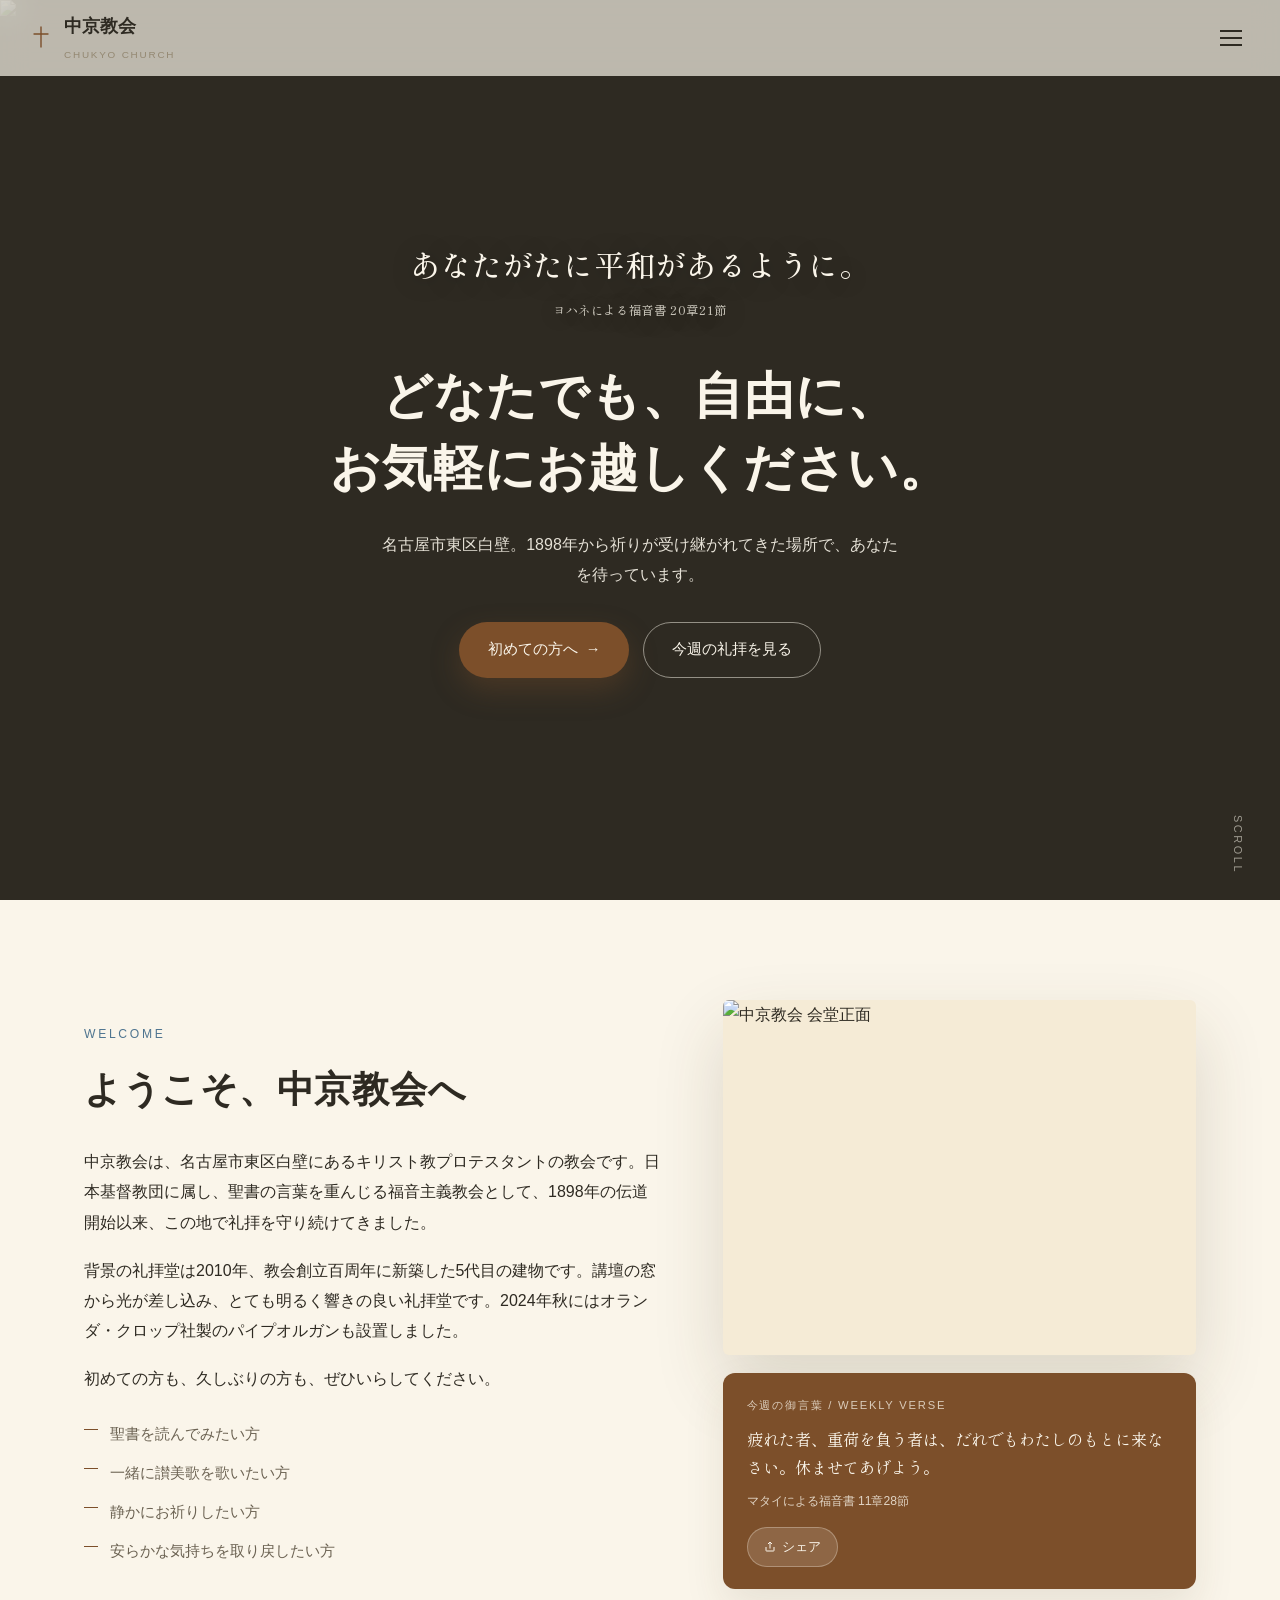
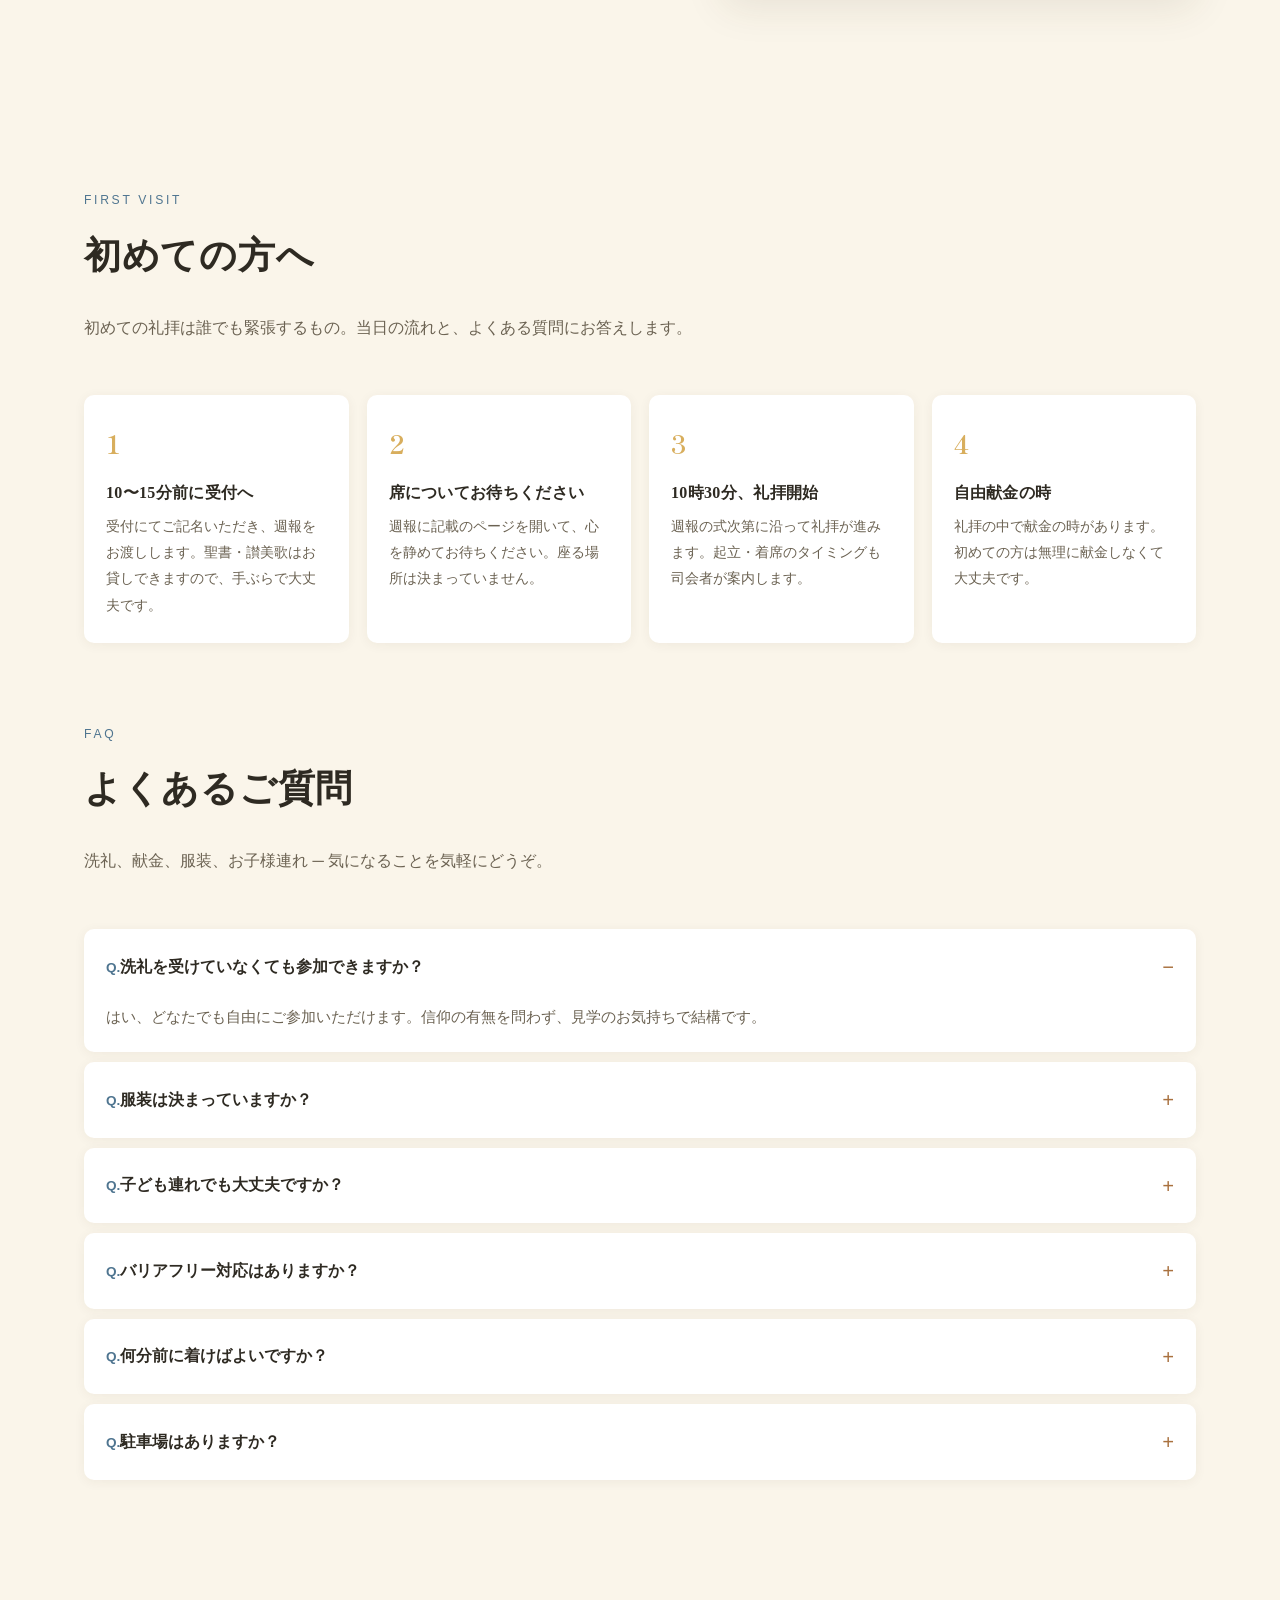
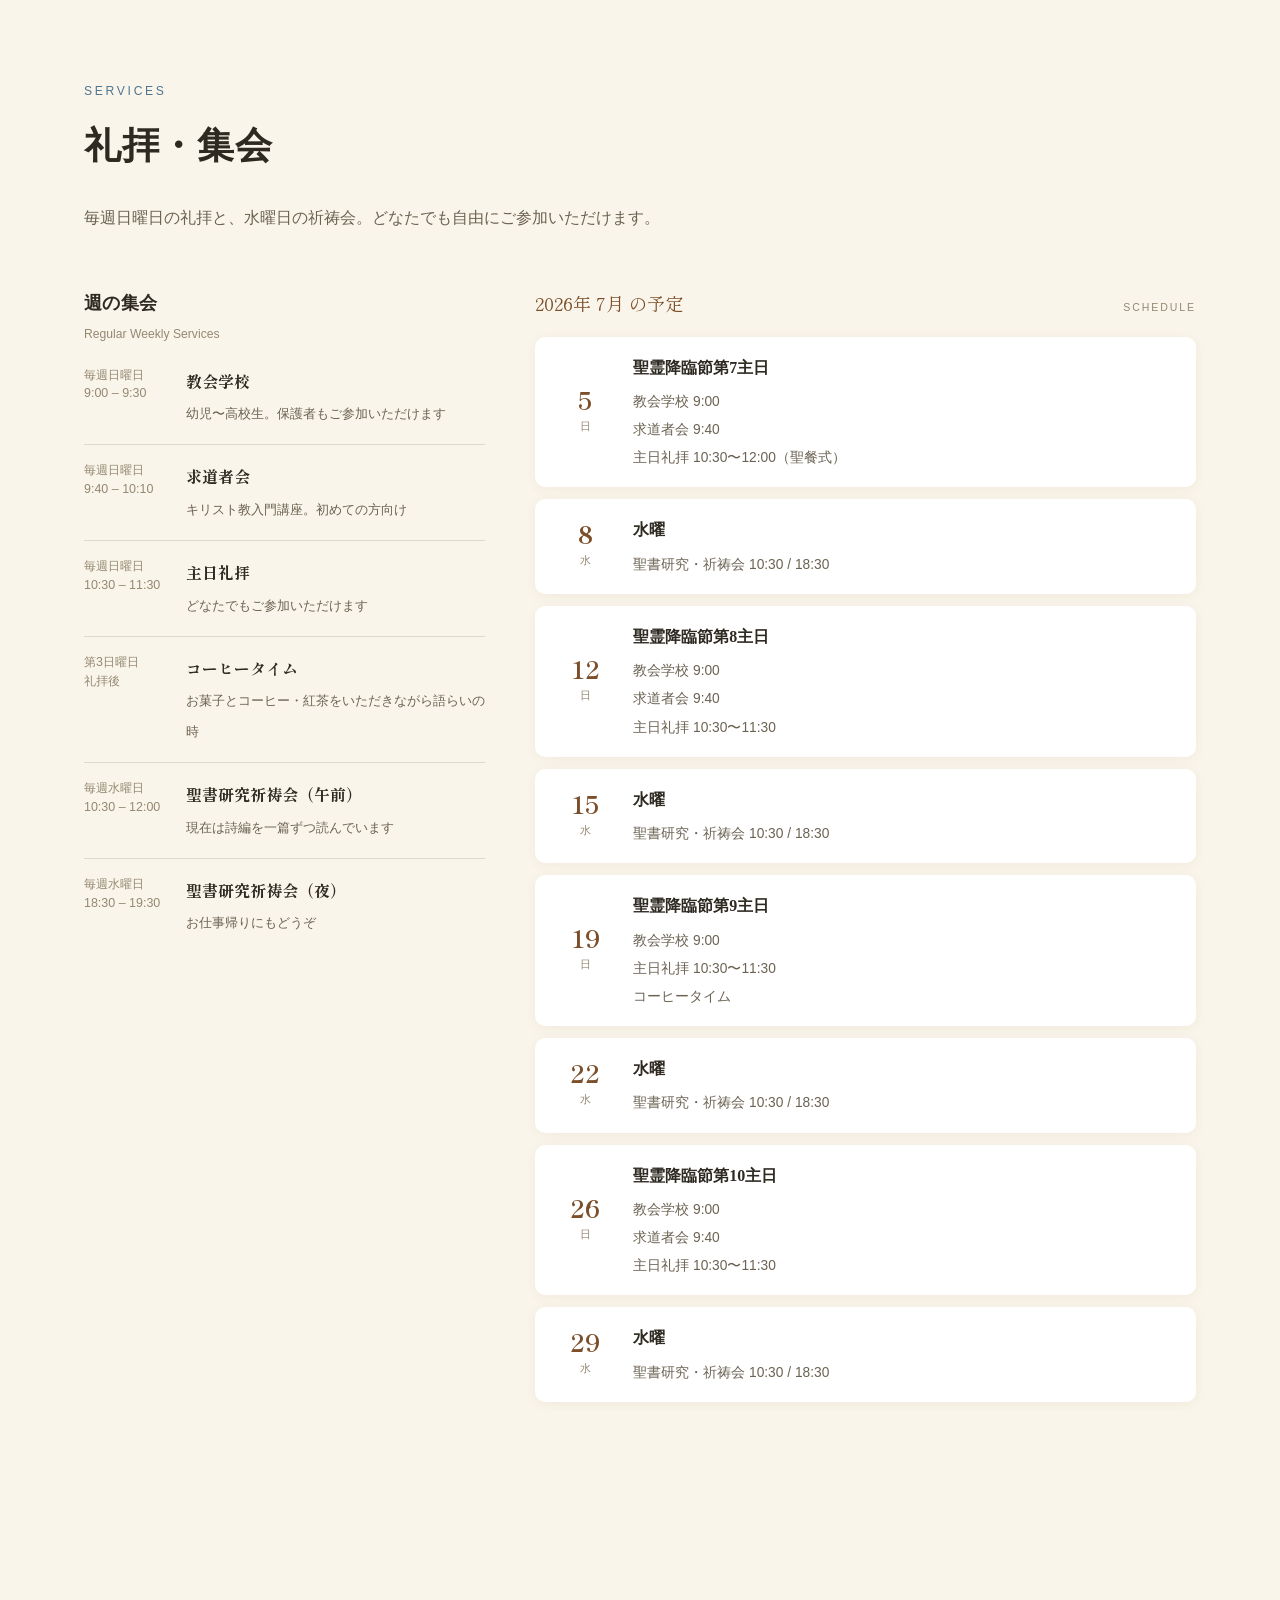
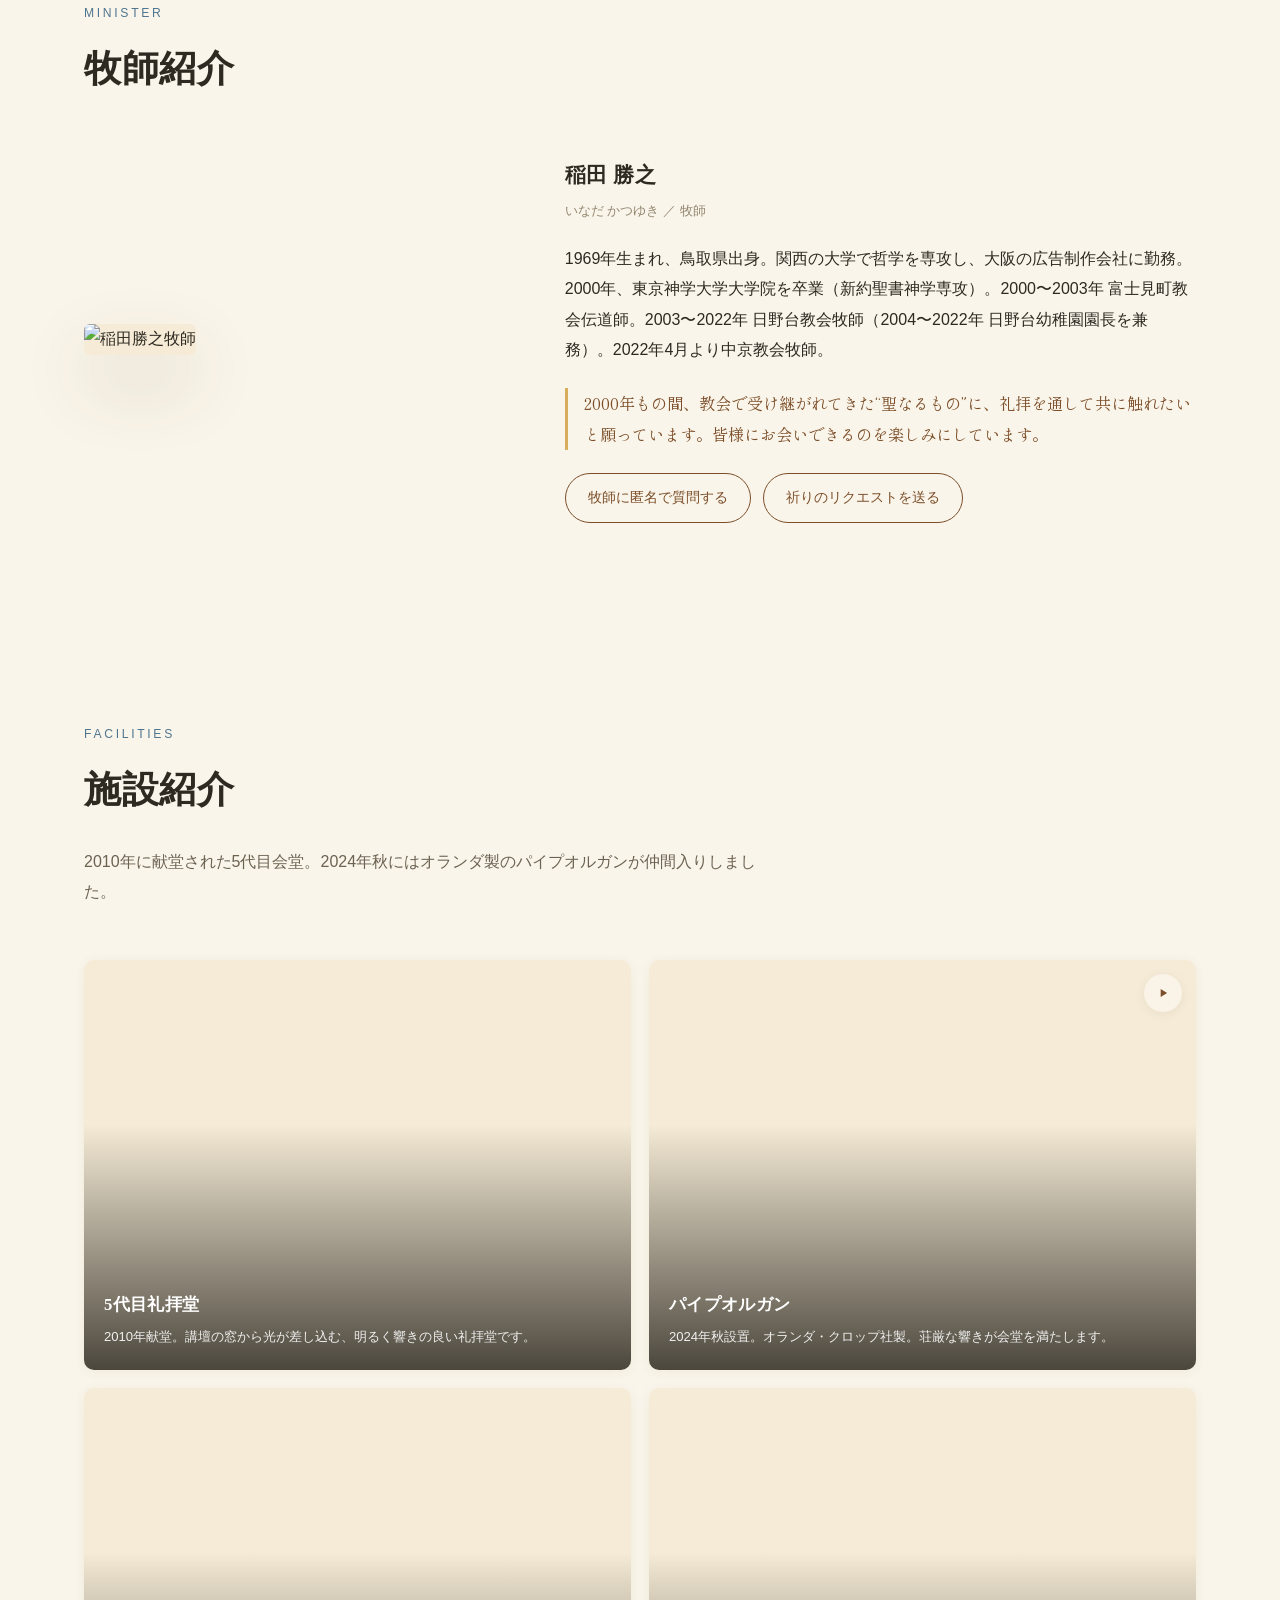
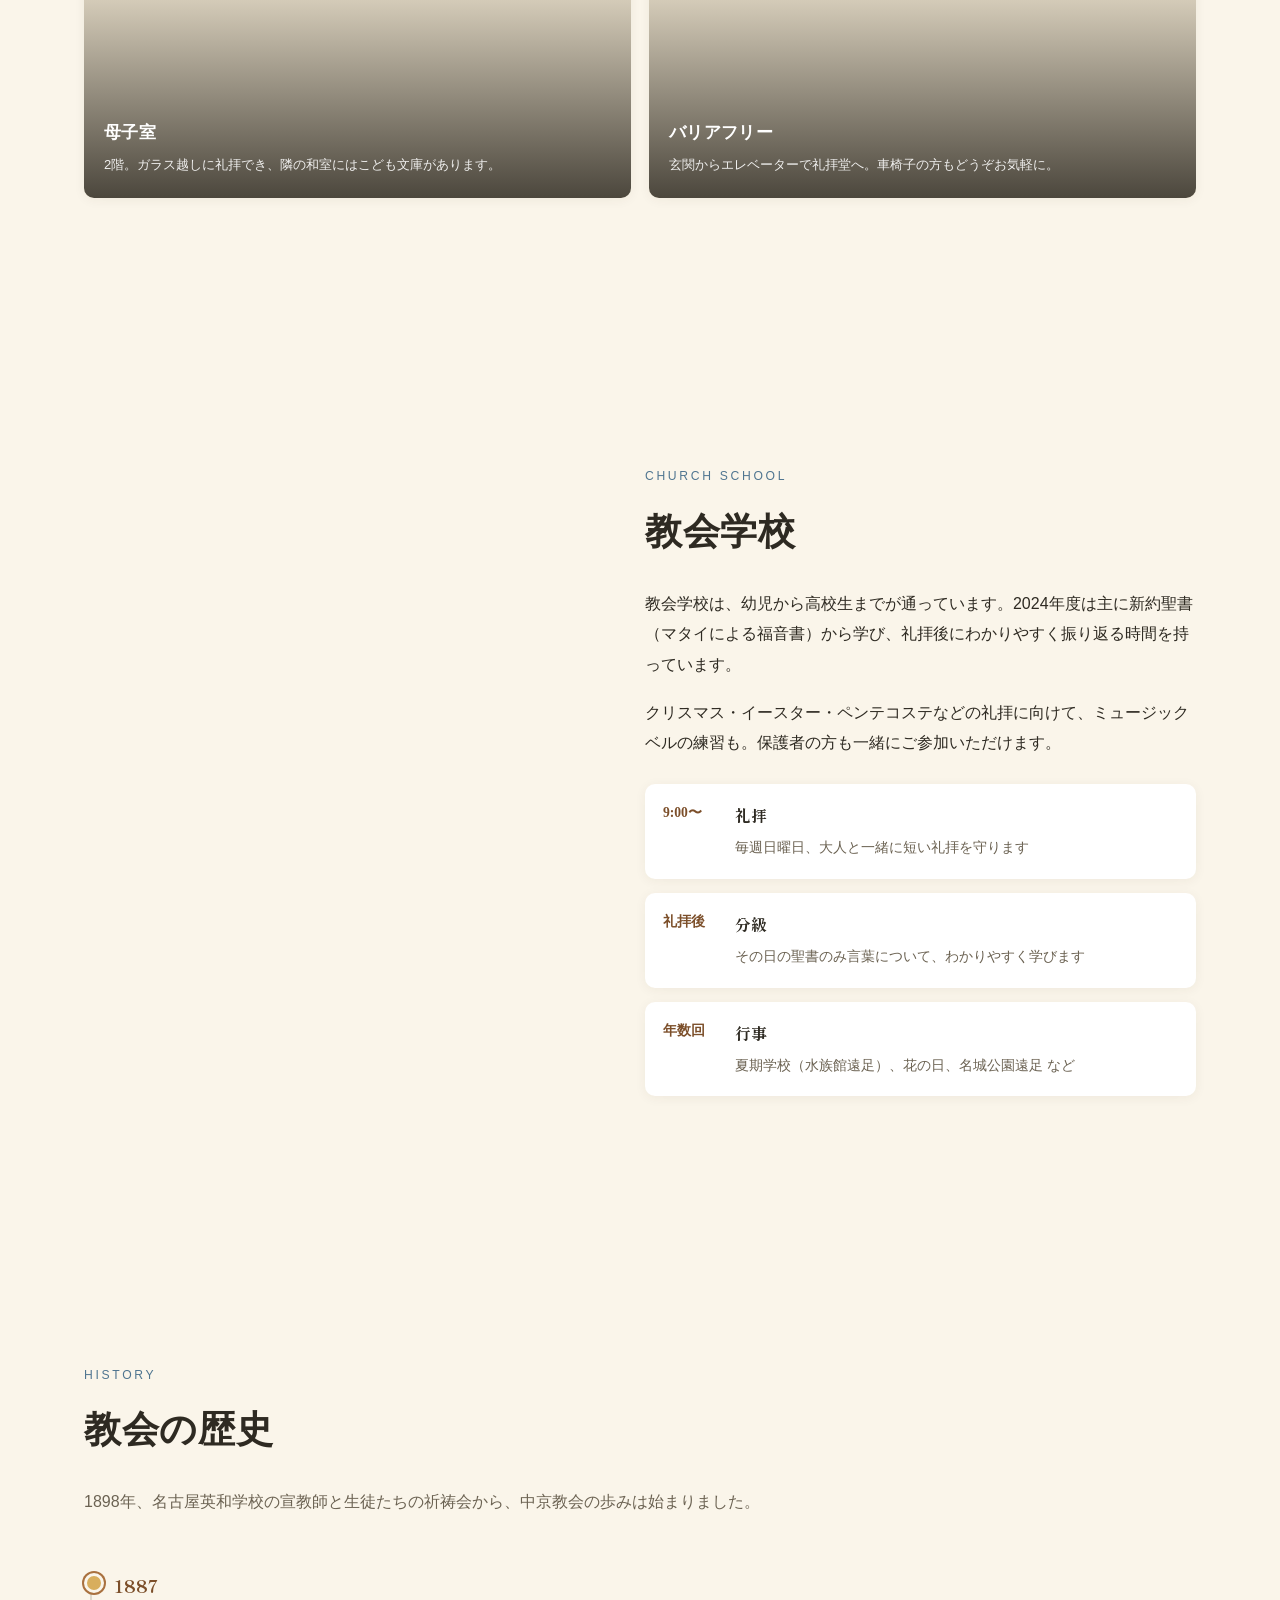
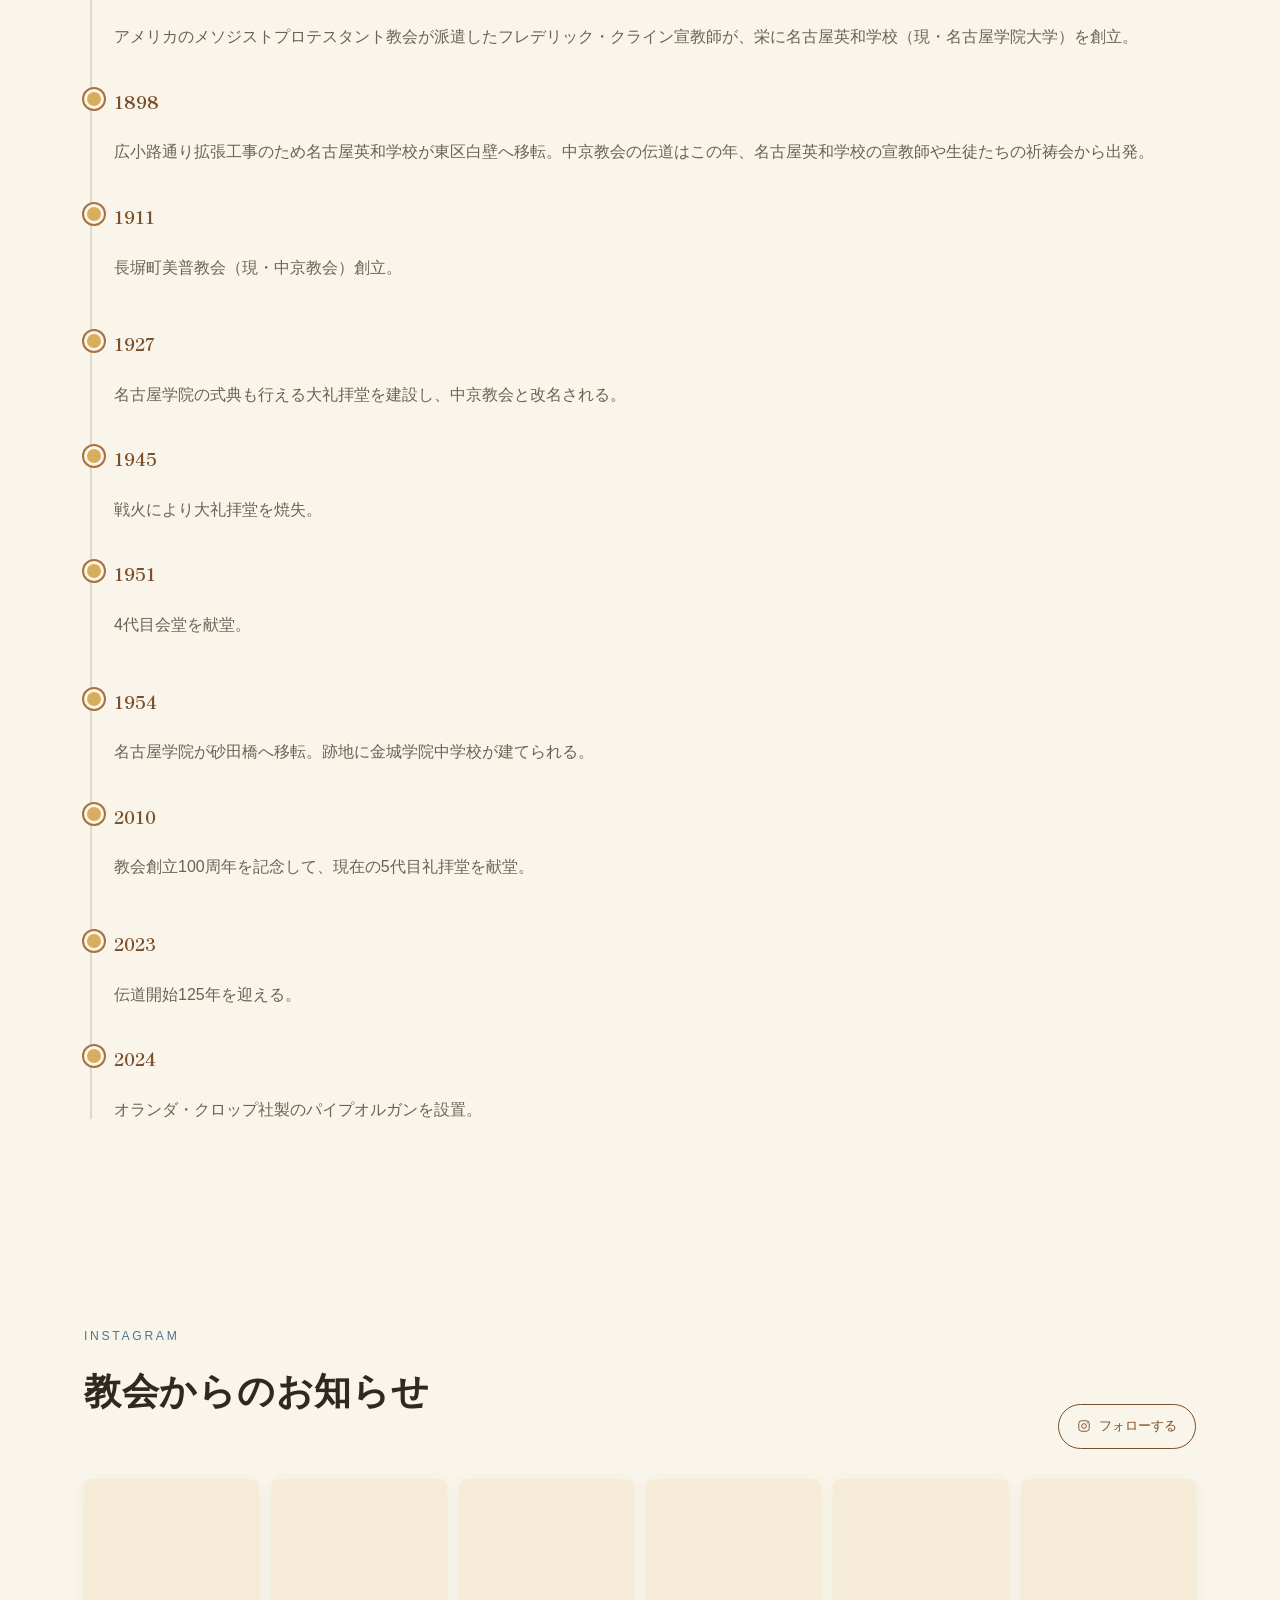
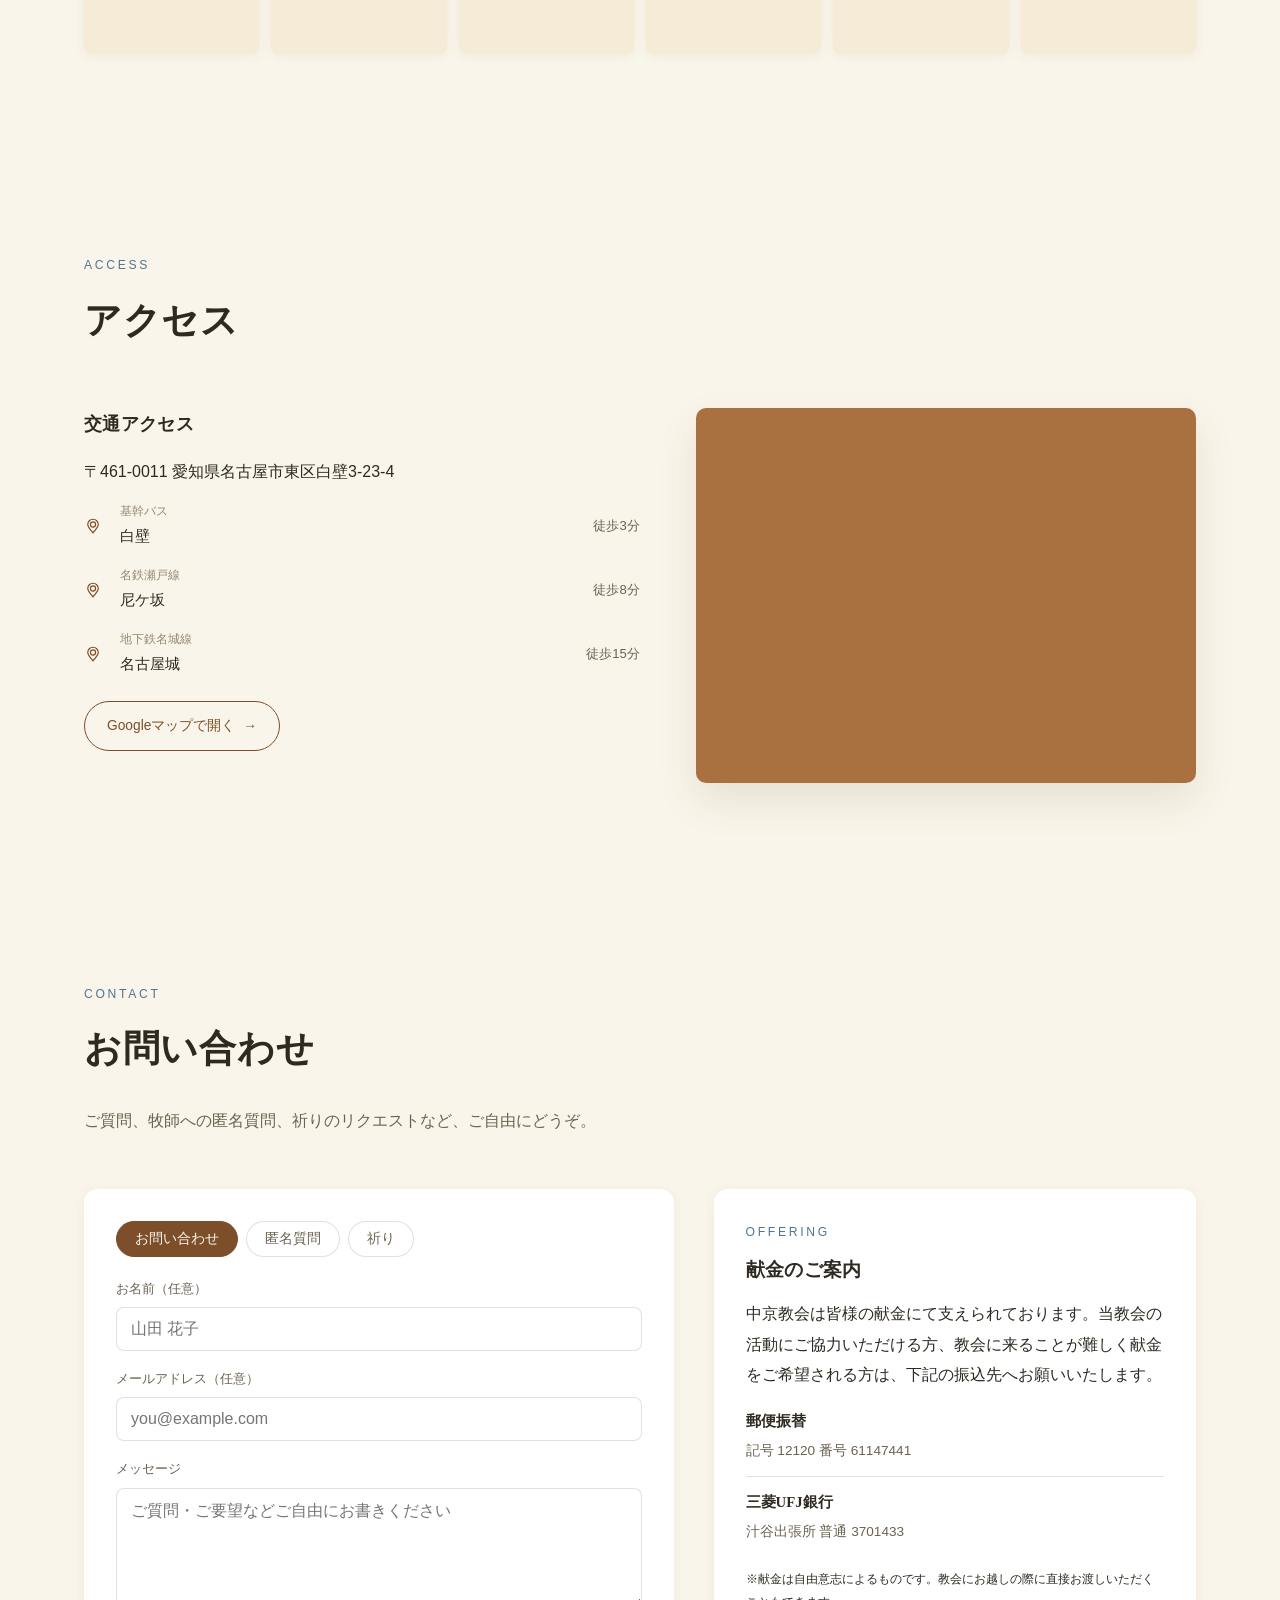
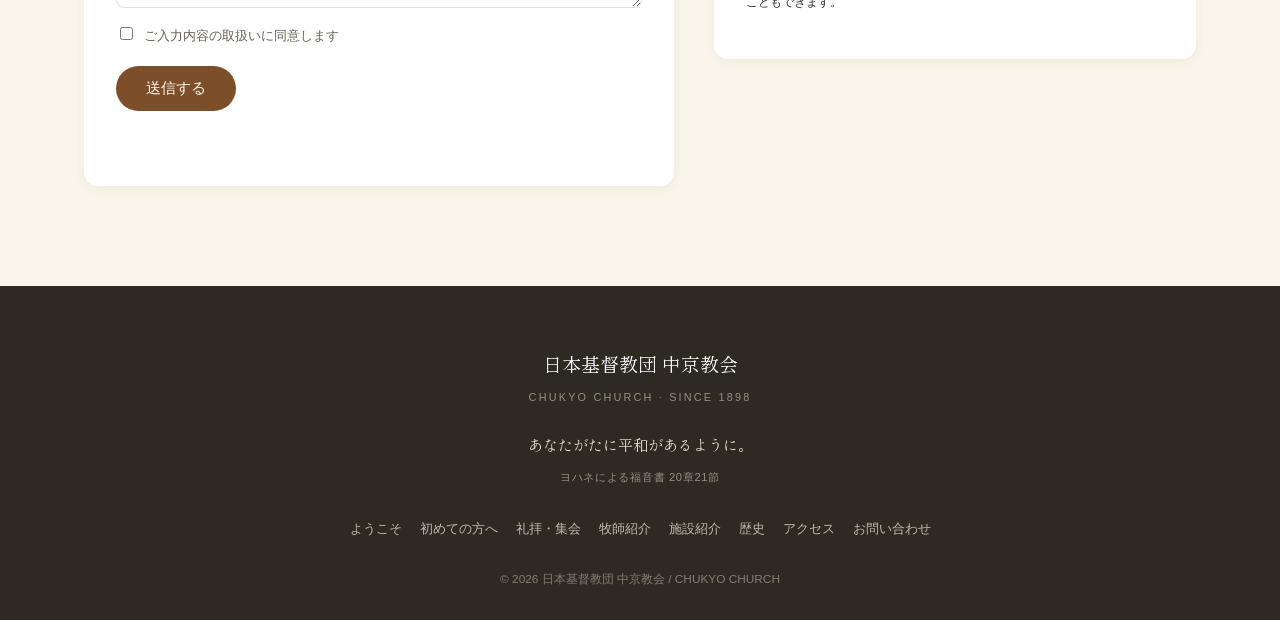
==== index.html @ aaf891ff "Add files via upload" ====
<!DOCTYPE html>
<html lang="ja">
<head>
<meta charset="UTF-8">
<meta name="viewport" content="width=device-width, initial-scale=1.0">
<title>日本基督教団 中京教会 | 名古屋市東区白壁のキリスト教会</title>
<meta name="description" content="1898年から祈りが受け継がれてきた、名古屋市東区白壁のプロテスタント教会。どなたでも自由に、お気軽にお越しください。">
<meta property="og:title" content="日本基督教団 中京教会">
<meta property="og:description" content="1898年から祈りが受け継がれてきた、名古屋市東区白壁のプロテスタント教会。">
<meta property="og:image" content="assets/images/hero/sanctuary.jpg">
<meta property="og:type" content="website">
<meta name="theme-color" content="#7C4F2A">

<link rel="preconnect" href="https://fonts.googleapis.com">
<link rel="preconnect" href="https://fonts.gstatic.com" crossorigin>
<link href="https://fonts.googleapis.com/css2?family=Shippori+Mincho+B1:wght@400;500;600;700&family=Zen+Kaku+Gothic+New:wght@300;400;500;700&display=swap" rel="stylesheet">
<link rel="stylesheet" href="css/style.css">
</head>
<body>

<!-- ============================================
     HEADER
============================================ -->
<header class="header" id="site-header">
  <a href="#top" class="brand" aria-label="中京教会ホーム">
    <span class="cross" aria-hidden="true">
      <svg width="26" height="26" viewBox="0 0 26 26" fill="none" stroke="currentColor" stroke-width="1.4" stroke-linecap="round">
        <line x1="13" y1="3" x2="13" y2="23"/>
        <line x1="6" y1="10" x2="20" y2="10"/>
      </svg>
    </span>
    <span>
      <span class="name-jp">中京教会</span>
      <span class="name-en">CHUKYO CHURCH</span>
    </span>
  </a>
  <button class="burger" aria-label="メニューを開く" aria-expanded="false">
    <span></span><span></span><span></span>
  </button>
</header>

<!-- ============================================
     NAV MENU (Overlay)
============================================ -->
<nav class="menu" aria-hidden="true">
  <div class="menu-inner">
    <ul class="menu-nav">
      <li><a href="#welcome"     data-num="01">ようこそ <span class="en">Welcome</span></a></li>
      <li><a href="#first-time"  data-num="02">初めての方へ <span class="en">First Visit</span></a></li>
      <li><a href="#schedule"    data-num="03">礼拝・集会 <span class="en">Services</span></a></li>
      <li><a href="#pastor"      data-num="04">牧師紹介 <span class="en">Minister</span></a></li>
      <li><a href="#facilities"  data-num="05">施設紹介 <span class="en">Facilities</span></a></li>
      <li><a href="#church-school" data-num="06">教会学校 <span class="en">Church School</span></a></li>
      <li><a href="#history"     data-num="07">歴史 <span class="en">History</span></a></li>
      <li><a href="#instagram"   data-num="08">お知らせ <span class="en">Instagram</span></a></li>
      <li><a href="#access"      data-num="09">アクセス <span class="en">Access</span></a></li>
      <li><a href="#contact"     data-num="10">お問い合わせ <span class="en">Contact</span></a></li>
    </ul>
    <aside class="menu-aside">
      <div class="menu-verse">
        あなたがたに平和があるように。<br>
        父がわたしをお遣わしになったように、<br>
        わたしもあなたがたを遣わす。
      </div>
      <div class="menu-verse-ref">JOHN 20:21</div>
      <div class="menu-contact">
        <strong>ADDRESS</strong>
        〒461-0011<br>名古屋市東区白壁3-23-4
        <br><br>
        <strong>WORSHIP</strong>
        毎週日曜日 10:30〜
      </div>
      <div class="menu-socials">
        <a href="https://www.instagram.com/chukyo1898/?hl=ja" target="_blank" rel="noopener" aria-label="Instagram">
          <svg width="16" height="16" viewBox="0 0 24 24" fill="none" stroke="currentColor" stroke-width="1.6"><rect x="3" y="3" width="18" height="18" rx="5"/><circle cx="12" cy="12" r="4"/><circle cx="17.5" cy="6.5" r="1" fill="currentColor" stroke="none"/></svg>
        </a>
        <a href="https://www.facebook.com/profile.php?id=61576416771292" target="_blank" rel="noopener" aria-label="Facebook">
          <svg width="16" height="16" viewBox="0 0 24 24" fill="currentColor"><path d="M13 22v-8h3l.5-4H13V7.5c0-1.2.3-2 2-2H17V2h-3c-3 0-4.5 1.7-4.5 4.7V10H7v4h2.5v8H13z"/></svg>
        </a>
        <a href="#contact" aria-label="お問い合わせ">
          <svg width="16" height="16" viewBox="0 0 24 24" fill="none" stroke="currentColor" stroke-width="1.6"><rect x="3" y="5" width="18" height="14" rx="2"/><path d="M3 7l9 6 9-6"/></svg>
        </a>
      </div>
    </aside>
  </div>
</nav>

<!-- ============================================
     HERO
============================================ -->
<section class="hero" id="top">
  <div class="hero-bg">
    <img src="assets/images/hero/sanctuary.jpg" alt="光が差し込む礼拝堂">
  </div>
  <div class="hero-content wrap">
    <blockquote class="hero-verse reveal">
      <span data-fill="hero-verse">あなたがたに平和があるように。</span>
      <span class="hero-verse-ref" data-fill="hero-verse-ref">ヨハネによる福音書 20章21節</span>
    </blockquote>
    <h1 class="reveal" data-fill="hero-headline">どなたでも、自由に、
お気軽にお越しください。</h1>
    <p class="hero-sub reveal" data-fill="hero-sub">名古屋市東区白壁。1898年から祈りが受け継がれてきた場所で、あなたを待っています。</p>
    <div class="hero-cta reveal">
      <a href="#first-time" class="btn btn-primary">初めての方へ <span class="arrow">→</span></a>
      <a href="#schedule" class="btn btn-ghost">今週の礼拝を見る</a>
    </div>
  </div>
  <div class="hero-scroll">SCROLL</div>
</section>

<!-- ============================================
     WELCOME
============================================ -->
<section class="welcome" id="welcome">
  <div class="wrap welcome-grid">
    <div class="welcome-text">
      <div class="eyebrow reveal">Welcome</div>
      <h2 class="reveal" data-fill="welcome-title">ようこそ、中京教会へ</h2>
      <div class="reveal reveal-delay-1" data-fill="welcome-body"></div>
      <ul class="welcome-bullets reveal reveal-delay-2" data-fill="welcome-bullets"></ul>
    </div>
    <div class="welcome-img reveal reveal-delay-1">
      <img data-fill="welcome-img" alt="" loading="lazy">
      <div class="verse-card">
        <div class="label">今週の御言葉 / Weekly Verse</div>
        <div class="text" data-fill="verse-text"></div>
        <div class="ref" data-fill="verse-ref"></div>
        <a href="#" class="share" data-share-verse>
          <svg width="12" height="12" viewBox="0 0 24 24" fill="none" stroke="currentColor" stroke-width="2"><path d="M4 12v7a1 1 0 0 0 1 1h14a1 1 0 0 0 1-1v-7"/><polyline points="16 6 12 2 8 6"/><line x1="12" y1="2" x2="12" y2="15"/></svg>
          <span>シェア</span>
        </a>
      </div>
    </div>
  </div>
</section>

<!-- ============================================
     FIRST TIME
============================================ -->
<section class="first-time" id="first-time">
  <div class="wrap">
    <div class="section-head reveal">
      <div class="eyebrow">First Visit</div>
      <h2>初めての方へ</h2>
      <p>初めての礼拝は誰でも緊張するもの。当日の流れと、よくある質問にお答えします。</p>
    </div>

    <div class="flow" data-fill="flow"></div>

    <div class="section-head reveal" style="margin-top:80px;">
      <div class="eyebrow">FAQ</div>
      <h2>よくあるご質問</h2>
      <p>洗礼、献金、服装、お子様連れ ─ 気になることを気軽にどうぞ。</p>
    </div>
    <div class="faq-list" data-fill="faq"></div>
  </div>
</section>

<!-- ============================================
     SCHEDULE
============================================ -->
<section class="schedule" id="schedule">
  <div class="wrap">
    <div class="section-head reveal">
      <div class="eyebrow">Services</div>
      <h2>礼拝・集会</h2>
      <p>毎週日曜日の礼拝と、水曜日の祈祷会。どなたでも自由にご参加いただけます。</p>
    </div>

    <div class="schedule-grid">
      <aside class="regular-schedule reveal">
        <h3>週の集会</h3>
        <p>Regular Weekly Services</p>
        <ul class="regular-list" data-fill="regular-list"></ul>
      </aside>
      <div class="upcoming">
        <div class="upcoming-month reveal" data-fill="upcoming-month"></div>
        <ul class="upcoming-list" data-fill="upcoming-list"></ul>
      </div>
    </div>
  </div>
</section>

<!-- ============================================
     PASTOR
============================================ -->
<section class="pastor" id="pastor">
  <div class="wrap">
    <div class="section-head reveal">
      <div class="eyebrow">Minister</div>
      <h2>牧師紹介</h2>
    </div>
    <div class="pastor-grid">
      <div class="pastor-img reveal">
        <img data-fill="pastor-img" alt="" loading="lazy">
      </div>
      <div class="pastor-body reveal reveal-delay-1">
        <h3 data-fill="pastor-name"></h3>
        <div class="kana" data-fill="pastor-kana"></div>
        <p data-fill="pastor-profile"></p>
        <div class="pastor-message" data-fill="pastor-message"></div>
        <div class="pastor-actions">
          <a href="#contact" class="btn-outline" data-jump-contact="牧師への匿名質問">牧師に匿名で質問する</a>
          <a href="#contact" class="btn-outline" data-jump-contact="祈りのリクエスト">祈りのリクエストを送る</a>
        </div>
      </div>
    </div>
  </div>
</section>

<!-- ============================================
     FACILITIES
============================================ -->
<section class="facilities" id="facilities">
  <div class="wrap">
    <div class="section-head reveal">
      <div class="eyebrow">Facilities</div>
      <h2>施設紹介</h2>
      <p>2010年に献堂された5代目会堂。2024年秋にはオランダ製のパイプオルガンが仲間入りしました。</p>
    </div>
    <div class="facility-grid" data-fill="facilities"></div>
  </div>
</section>

<!-- ============================================
     CHURCH SCHOOL
============================================ -->
<section class="church-school" id="church-school">
  <div class="wrap">
    <div class="cs-grid">
      <div class="cs-images reveal" data-fill="cs-images"></div>
      <div class="cs-body reveal reveal-delay-1">
        <div class="eyebrow">Church School</div>
        <h2>教会学校</h2>
        <p>教会学校は、幼児から高校生までが通っています。2024年度は主に新約聖書（マタイによる福音書）から学び、礼拝後にわかりやすく振り返る時間を持っています。</p>
        <p>クリスマス・イースター・ペンテコステなどの礼拝に向けて、ミュージックベルの練習も。保護者の方も一緒にご参加いただけます。</p>

        <div class="cs-highlights">
          <div class="cs-highlight"><div class="time">9:00〜</div><div><strong>礼拝</strong><span>毎週日曜日、大人と一緒に短い礼拝を守ります</span></div></div>
          <div class="cs-highlight"><div class="time">礼拝後</div><div><strong>分級</strong><span>その日の聖書のみ言葉について、わかりやすく学びます</span></div></div>
          <div class="cs-highlight"><div class="time">年数回</div><div><strong>行事</strong><span>夏期学校（水族館遠足）、花の日、名城公園遠足 など</span></div></div>
        </div>
      </div>
    </div>
  </div>
</section>

<!-- ============================================
     HISTORY
============================================ -->
<section class="history" id="history">
  <div class="wrap">
    <div class="section-head reveal">
      <div class="eyebrow">History</div>
      <h2>教会の歴史</h2>
      <p>1898年、名古屋英和学校の宣教師と生徒たちの祈祷会から、中京教会の歩みは始まりました。</p>
    </div>
    <div class="timeline" data-fill="history"></div>
  </div>
</section>

<!-- ============================================
     INSTAGRAM
============================================ -->
<section class="instagram" id="instagram">
  <div class="wrap">
    <div class="ig-head reveal">
      <div>
        <div class="eyebrow">Instagram</div>
        <h2>教会からのお知らせ</h2>
      </div>
      <a href="https://www.instagram.com/chukyo1898/?hl=ja" target="_blank" rel="noopener" class="ig-follow">
        <svg width="14" height="14" viewBox="0 0 24 24" fill="none" stroke="currentColor" stroke-width="1.6"><rect x="3" y="3" width="18" height="18" rx="5"/><circle cx="12" cy="12" r="4"/><circle cx="17.5" cy="6.5" r="1" fill="currentColor" stroke="none"/></svg>
        フォローする
      </a>
    </div>
    <div class="ig-grid" data-fill="instagram">
      <p style="grid-column:1/-1;text-align:center;color:var(--muted);padding:40px;">読み込み中…</p>
    </div>
  </div>
</section>

<!-- ============================================
     ACCESS
============================================ -->
<section class="access" id="access">
  <div class="wrap">
    <div class="section-head reveal">
      <div class="eyebrow">Access</div>
      <h2>アクセス</h2>
    </div>
    <div class="access-grid">
      <div class="access-info reveal">
        <h3>交通アクセス</h3>
        <div class="addr" data-fill="access-addr"></div>
        <ul class="access-routes" data-fill="access-routes"></ul>
        <a href="https://www.google.com/maps/search/?api=1&query=名古屋市東区白壁3-23-4" target="_blank" rel="noopener" class="btn-outline" style="display:inline-flex;">
          Googleマップで開く <span class="arrow">→</span>
        </a>
      </div>
      <div class="access-map reveal reveal-delay-1">
        <iframe data-fill="access-map" loading="lazy" allowfullscreen referrerpolicy="no-referrer-when-downgrade" title="中京教会 Googleマップ"></iframe>
      </div>
    </div>
  </div>
</section>

<!-- ============================================
     CONTACT + OFFERING
============================================ -->
<section class="contact-offering" id="contact">
  <div class="wrap">
    <div class="section-head reveal">
      <div class="eyebrow">Contact</div>
      <h2>お問い合わせ</h2>
      <p>ご質問、牧師への匿名質問、祈りのリクエストなど、ご自由にどうぞ。</p>
    </div>

    <div class="co-grid">
      <div class="co-card reveal">
        <div class="contact-tabs">
          <button class="contact-tab is-active" data-kind="お問い合わせ">お問い合わせ</button>
          <button class="contact-tab" data-kind="牧師への匿名質問">匿名質問</button>
          <button class="contact-tab" data-kind="祈りのリクエスト">祈り</button>
        </div>
        <form data-contact-form>
          <input type="hidden" name="kind" value="お問い合わせ">
          <div class="form-field">
            <label for="f-name">お名前（任意）</label>
            <input type="text" id="f-name" name="name" placeholder="山田 花子">
          </div>
          <div class="form-field">
            <label for="f-email">メールアドレス（任意）</label>
            <input type="email" id="f-email" name="email" placeholder="you@example.com">
          </div>
          <div class="form-field">
            <label for="f-msg">メッセージ</label>
            <textarea id="f-msg" name="message" required placeholder="ご質問・ご要望などご自由にお書きください"></textarea>
          </div>
          <label class="form-checkbox">
            <input type="checkbox" required>
            <span>ご入力内容の取扱いに同意します</span>
          </label>
          <button type="submit" class="form-submit">送信する</button>
          <p class="form-status" role="status"></p>
        </form>
      </div>

      <div class="co-card reveal reveal-delay-1" id="offering">
        <div class="eyebrow">Offering</div>
        <h3>献金のご案内</h3>
        <p data-fill="offering-intro"></p>
        <ul class="offering-list" data-fill="offering-accounts"></ul>
        <p style="margin-top:24px;font-size:12px;color:var(--muted);">※献金は自由意志によるものです。教会にお越しの際に直接お渡しいただくこともできます。</p>
      </div>
    </div>
  </div>
</section>

<!-- ============================================
     FOOTER
============================================ -->
<footer class="footer">
  <div class="footer-brand">日本基督教団 中京教会</div>
  <div class="footer-en">CHUKYO CHURCH · SINCE 1898</div>
  <div class="footer-verse" data-fill="footer-verse"></div>
  <nav class="footer-links">
    <a href="#welcome">ようこそ</a>
    <a href="#first-time">初めての方へ</a>
    <a href="#schedule">礼拝・集会</a>
    <a href="#pastor">牧師紹介</a>
    <a href="#facilities">施設紹介</a>
    <a href="#history">歴史</a>
    <a href="#access">アクセス</a>
    <a href="#contact">お問い合わせ</a>
  </nav>
  <div class="footer-copy" data-fill="footer-copy"></div>
</footer>

<!-- Back to top -->
<button class="to-top" aria-label="ページトップへ戻る">
  <svg width="18" height="18" viewBox="0 0 24 24" fill="none" stroke="currentColor" stroke-width="2" stroke-linecap="round"><polyline points="18 15 12 9 6 15"/></svg>
</button>

<!-- Scripts -->
<script src="js/content.js"></script>
<script src="js/script.js"></script>
<script>
  // Contact tab jump helper（牧師紹介の「匿名質問」「祈りのリクエスト」ボタンから
  // お問い合わせフォームまでスクロールし、該当タブを自動選択する）
  document.addEventListener('click', (e) => {
    const t = e.target.closest('[data-jump-contact]');
    if (!t) return;
    const kind = t.dataset.jumpContact;
    setTimeout(() => {
      const tabs = document.querySelectorAll('.contact-tab');
      tabs.forEach(x => {
        x.classList.toggle('is-active', x.dataset.kind === kind);
      });
      const hidden = document.querySelector('input[name="kind"]');
      if (hidden) hidden.value = kind;
      const activeTab = document.querySelector('.contact-tab.is-active');
      activeTab?.dispatchEvent(new Event('click'));
    }, 400);
  });
</script>
</body>
</html>
---- css/style.css ----
/* ==========================================================
   中京教会 公式サイト スタイルシート
   ========================================================== */

:root{
  --paper:        #FAF5EA;
  --paper-deep:   #F1E8D6;
  --cream:        #F5EBD6;
  --ink:          #2E2A22;
  --ink-soft:     #6B6252;
  --ink-lighter:  #948872;
  --wood:         #A9713F;
  --wood-deep:    #7C4F2A;
  --wood-darker:  #5A3818;
  --light-gold:   #D8AE5D;
  --light-gold-soft: #E8C97D;
  --sky:          #7FA0B8;
  --sky-deep:     #4F7590;
  --line:         rgba(46,42,34,0.14);
  --shadow-sm:    0 2px 12px rgba(70,54,26,0.06);
  --shadow:       0 18px 40px rgba(70,54,26,0.10);
  --shadow-lg:    0 30px 70px rgba(70,54,26,0.16);

  --font-display: 'Shippori Mincho B1', serif;
  --font-body:    'Zen Kaku Gothic New', sans-serif;

  --header-h: 76px;
  --ease: cubic-bezier(0.16, 1, 0.3, 1);
}

*{ box-sizing: border-box; }
html{ scroll-behavior: smooth; scroll-padding-top: calc(var(--header-h) + 16px); }
body{
  margin:0; background: var(--paper); color: var(--ink);
  font-family: var(--font-body); font-weight:400; line-height:1.9;
  -webkit-font-smoothing: antialiased;
}
h1,h2,h3,h4,blockquote{ font-family: var(--font-display); color: var(--ink); margin:0 0 0.6em; font-weight:600; letter-spacing:0.02em; }
h1{ font-size: clamp(1.9rem, 1.3rem + 2.4vw, 3.1rem); line-height:1.45; }
h2{ font-size: clamp(1.6rem, 1.2rem + 1.6vw, 2.3rem); }
p{ margin:0 0 1.1em; }
a{ color:inherit; }
img{ max-width:100%; }
.wrap{ max-width: 1160px; margin:0 auto; padding: 0 24px; }

@media (prefers-reduced-motion: reduce){
  html{ scroll-behavior:auto; }
  *{ animation-duration:.001ms !important; animation-iteration-count:1 !important; transition-duration:.001ms !important; }
  .reveal{ opacity:1 !important; transform:none !important; }
}

/* ================= reveal ================= */
.reveal{ opacity:0; transform: translateY(22px); transition: opacity .8s var(--ease), transform .8s var(--ease); }
.reveal.is-in{ opacity:1; transform:none; }
.reveal-delay-1.is-in{ transition-delay:.08s; }
.reveal-delay-2.is-in{ transition-delay:.16s; }
.reveal-delay-3.is-in{ transition-delay:.24s; }

/* ================= header ================= */
.header{
  position:fixed; top:0; left:0; right:0; z-index:100; height: var(--header-h);
  display:flex; align-items:center; justify-content:space-between;
  padding: 0 28px; background: rgba(250,245,234,0.7);
  backdrop-filter: blur(14px) saturate(1.2); -webkit-backdrop-filter: blur(14px) saturate(1.2);
  border-bottom: 1px solid transparent; transition: background .3s ease, border-color .3s ease;
}
.header.is-scrolled{ background: rgba(250,245,234,0.94); border-bottom-color: var(--line); box-shadow: var(--shadow-sm); }
.brand{ display:flex; align-items:center; gap:10px; text-decoration:none; color: var(--ink); }
.cross{ color: var(--wood-deep); display:flex; }
.name-jp{ font-family: var(--font-display); font-size:1.1rem; font-weight:600; display:block; }
.name-en{ font-size:0.62rem; letter-spacing:0.18em; color: var(--ink-lighter); display:block; margin-top:2px; }

.burger{ width:42px; height:42px; border:none; background:none; cursor:pointer; display:flex; flex-direction:column; align-items:center; justify-content:center; gap:5px; z-index:110; }
.burger span{ width:22px; height:2px; background: var(--ink); transition: transform .3s ease, opacity .3s ease; }
.burger.is-open span:nth-child(1){ transform: translateY(7px) rotate(45deg); }
.burger.is-open span:nth-child(2){ opacity:0; }
.burger.is-open span:nth-child(3){ transform: translateY(-7px) rotate(-45deg); }

/* ================= menu overlay ================= */
.menu{
  position:fixed; inset:0; z-index:99; background: var(--paper);
  transform: translateX(100%); transition: transform .45s var(--ease);
  overflow-y:auto;
}
.menu.is-open{ transform: translateX(0); }
.menu-inner{
  min-height:100%; padding: calc(var(--header-h) + 40px) 28px 60px;
  display:grid; grid-template-columns: 1.2fr 1fr; gap: 60px; max-width:1100px; margin:0 auto;
}
.menu-nav{ list-style:none; margin:0; padding:0; }
.menu-nav li{ border-bottom:1px solid var(--line); }
.menu-nav a{
  display:flex; align-items:baseline; gap:14px; padding:18px 4px; text-decoration:none;
  font-family: var(--font-display); font-size:1.3rem; color: var(--ink); transition: color .2s ease, padding-left .2s ease;
}
.menu-nav a:hover{ color: var(--wood-deep); padding-left:10px; }
.menu-nav a::before{ content: attr(data-num); font-family: var(--font-body); font-size:0.7rem; color: var(--ink-lighter); }
.menu-nav a .en{ margin-left:auto; font-size:0.7rem; letter-spacing:0.12em; color: var(--ink-lighter); }
.menu-aside{ padding-top: 8px; display:flex; flex-direction:column; gap:34px; }
.menu-verse{ font-family: var(--font-display); font-size:1.1rem; line-height:1.8; color: var(--wood-deep); }
.menu-verse-ref{ font-size:0.72rem; letter-spacing:0.14em; color: var(--ink-lighter); margin-top:8px; }
.menu-contact{ font-size:0.85rem; color: var(--ink-soft); line-height:1.9; }
.menu-contact strong{ display:block; font-size:0.68rem; letter-spacing:0.16em; color: var(--wood-deep); margin-top:14px; }
.menu-contact strong:first-child{ margin-top:0; }
.menu-socials{ display:flex; gap:12px; }
.menu-socials a{
  width:36px; height:36px; border-radius:50%; border:1px solid var(--line);
  display:flex; align-items:center; justify-content:center; color: var(--ink-soft); text-decoration:none;
  transition: background .2s ease, color .2s ease;
}
.menu-socials a:hover{ background: var(--wood-deep); color:#fff; border-color: var(--wood-deep); }

@media (max-width:760px){
  .menu-inner{ grid-template-columns:1fr; gap:40px; }
  .menu-nav a{ font-size:1.15rem; }
}

/* ================= hero ================= */
.hero{ position:relative; min-height:100vh; min-height:100svh; display:flex; align-items:center; justify-content:center; overflow:hidden; background: var(--ink); }
.hero-bg{ position:absolute; inset:0; z-index:0; }
.hero-bg img{ width:100%; height:100%; object-fit:cover; display:block; }
.hero-bg::after{
  content:""; position:absolute; inset:0;
  background: linear-gradient(180deg, rgba(46,42,34,0.55) 0%, rgba(46,42,34,0.25) 32%, rgba(46,42,34,0.4) 65%, rgba(46,42,34,0.88) 100%);
}
.hero-content{ position:relative; z-index:1; max-width:720px; text-align:center; color: var(--paper); padding: calc(var(--header-h) + 40px) 24px 100px; }
.hero-verse{
  font-family: var(--font-display); font-weight:500; font-size: clamp(1.3rem,1rem + 1.5vw,1.9rem);
  line-height:1.75; margin:0 0 0.3em; color: var(--paper); text-shadow: 0 2px 24px rgba(0,0,0,0.35);
}
.hero-verse-ref{ display:block; font-size:0.78rem; color: rgba(250,245,234,0.75); margin-top:0.7em; letter-spacing:0.05em; }
.hero-content h1{ color: var(--paper); white-space:pre-line; margin: 0.8em 0 0.5em; }
.hero-sub{ color: rgba(250,245,234,0.9); font-size:1rem; max-width:520px; margin:0 auto 2em; }
.hero-cta{ display:flex; gap:14px; justify-content:center; flex-wrap:wrap; }
.hero-scroll{
  position:absolute; bottom:26px; right:32px; z-index:1; color: rgba(250,245,234,0.55);
  font-size:0.68rem; letter-spacing:0.24em; writing-mode: vertical-rl;
}

.btn{ display:inline-flex; align-items:center; gap:8px; padding:13px 28px; border-radius:999px; text-decoration:none; font-size:0.92rem; font-weight:500; border:1px solid transparent; cursor:pointer; transition: transform .2s ease, background .2s ease, box-shadow .2s ease; }
.btn:hover{ transform: translateY(-2px); }
.btn-primary{ background: var(--wood-deep); color: var(--paper); box-shadow: 0 12px 28px rgba(124,79,42,0.35); }
.btn-primary:hover{ background: var(--wood-darker); }
.btn-ghost{ background:transparent; border-color: rgba(250,245,234,0.5); color: var(--paper); }
.btn-ghost:hover{ background: rgba(250,245,234,0.1); }
.btn-outline{ display:inline-flex; align-items:center; gap:8px; padding:11px 22px; border-radius:999px; border:1px solid var(--wood-deep); color: var(--wood-deep); text-decoration:none; font-size:0.86rem; transition: background .2s ease; }
.btn-outline:hover{ background: rgba(169,113,63,0.08); }
.arrow{ transition: transform .25s var(--ease); display:inline-block; }
.btn:hover .arrow{ transform: translateX(3px); }

/* ================= sections ================= */
section:not(.hero){ padding: 100px 0; }
.church-school{ padding-top:100px; padding-bottom:100px; }
.eyebrow{ font-size:0.76rem; letter-spacing:0.22em; text-transform:uppercase; color: var(--sky-deep); margin-bottom:0.7em; font-weight:500; }
.section-head{ max-width:680px; margin-bottom:52px; }
.section-head p{ color: var(--ink-soft); margin:0; }

/* ================= welcome ================= */
.welcome-grid{ display:grid; grid-template-columns:1.1fr 0.9fr; gap:60px; align-items:center; }
.welcome-bullets{ list-style:none; padding:0; margin:1.6em 0 0; display:flex; flex-direction:column; gap:10px; }
.welcome-bullets li{ position:relative; padding-left:26px; color: var(--ink-soft); font-size:0.95rem; }
.welcome-bullets li::before{ content:""; position:absolute; left:0; top:0.6em; width:14px; height:1px; background: var(--wood-deep); }
.welcome-img{ position:relative; }
.welcome-img img{ width:100%; aspect-ratio:4/3; object-fit:cover; border-radius:6px; box-shadow: var(--shadow-lg); display:block; background: var(--cream); }
.verse-card{
  margin-top:18px; background: var(--wood-deep); color: var(--paper);
  border-radius:12px; padding:22px 24px; box-shadow: var(--shadow);
}
.verse-card .label{ font-size:0.7rem; letter-spacing:0.16em; text-transform:uppercase; opacity:0.75; margin-bottom:10px; }
.verse-card .text{ font-family: var(--font-display); font-size:1.02rem; line-height:1.7; margin-bottom:8px; }
.verse-card .ref{ font-size:0.76rem; opacity:0.8; margin-bottom:14px; }
.verse-card .share{
  display:inline-flex; align-items:center; gap:6px; background: rgba(250,245,234,0.14);
  border:1px solid rgba(250,245,234,0.3); color:inherit; border-radius:999px; padding:7px 16px;
  font-size:0.8rem; text-decoration:none; transition: background .2s ease;
}
.verse-card .share:hover{ background: rgba(250,245,234,0.24); }

@media (max-width:960px){
  .welcome-grid{ grid-template-columns:1fr; gap:36px; }
}

/* ================= first time ================= */
.flow{ display:grid; grid-template-columns: repeat(4,1fr); gap:18px; margin-top: 12px; }
.flow-card{ background:#fff; border-radius:10px; padding:24px 22px; box-shadow: var(--shadow-sm); }
.flow-num{ font-family: var(--font-display); font-size:1.6rem; color: var(--light-gold); font-weight:700; margin-bottom:10px; }
.flow-card h3{ font-size:1rem; margin:0 0 6px; }
.flow-card p{ font-size:0.86rem; color: var(--ink-soft); margin:0; }

.faq-list{ display:flex; flex-direction:column; gap:10px; margin-top:12px; }
.faq-item{ background:#fff; border-radius:10px; box-shadow: var(--shadow-sm); overflow:hidden; }
.faq-item summary{ list-style:none; cursor:pointer; padding:18px 22px; display:flex; align-items:center; gap:10px; font-family: var(--font-display); font-weight:600; font-size:0.98rem; }
.faq-item summary::-webkit-details-marker{ display:none; }
.faq-q-mark{ color: var(--sky-deep); font-family: var(--font-body); font-weight:700; font-size:0.85rem; }
.faq-item summary::after{ content:"+"; margin-left:auto; font-size:1.3rem; color: var(--wood); }
.faq-item[open] summary::after{ content:"−"; }
.faq-body{ padding:0 22px 20px; color: var(--ink-soft); font-size:0.92rem; }

@media (max-width:900px){ .flow{ grid-template-columns:1fr 1fr; } }
@media (max-width:600px){ .flow{ grid-template-columns:1fr; } }

/* ================= schedule ================= */
.schedule-grid{ display:grid; grid-template-columns: 0.85fr 1.4fr; gap:50px; margin-top:12px; align-items:start; }
.regular-schedule h3{ font-size:1.15rem; margin-bottom:2px; }
.regular-schedule > p{ font-size:0.76rem; color: var(--ink-lighter); margin-bottom:20px; }
.regular-list{ list-style:none; margin:0; padding:0; display:flex; flex-direction:column; gap:16px; }
.regular-list li{ display:grid; grid-template-columns:88px 1fr; gap:14px; padding-bottom:16px; border-bottom:1px solid var(--line); }
.regular-list li:last-child{ border-bottom:none; padding-bottom:0; }
.regular-list .when{ font-size:0.78rem; color: var(--ink-lighter); line-height:1.5; }
.regular-list .what strong{ display:block; font-family: var(--font-display); font-size:1rem; margin-bottom:2px; }
.regular-list .what span{ font-size:0.82rem; color: var(--ink-soft); }

.upcoming-month{ display:flex; align-items:baseline; justify-content:space-between; margin-bottom:16px; font-family: var(--font-display); font-size:1.15rem; color: var(--wood-deep); }
.upcoming-month .mono{ font-family: var(--font-body); font-size:0.66rem; letter-spacing:0.18em; color: var(--ink-lighter); }
.upcoming-list{ list-style:none; margin:0; padding:0; display:flex; flex-direction:column; gap:12px; }
.upcoming-list li{ display:grid; grid-template-columns:60px 1fr; gap:18px; background:#fff; border-radius:10px; padding:16px 20px; box-shadow: var(--shadow-sm); align-items:center; }
.upcoming-date{ text-align:center; }
.upcoming-date .day{ display:block; font-family: var(--font-display); font-size:1.5rem; font-weight:700; color: var(--wood-deep); line-height:1; }
.upcoming-date .dow{ display:block; font-size:0.68rem; color: var(--ink-lighter); margin-top:4px; }
.upcoming-body .label{ font-family: var(--font-display); font-weight:600; margin-bottom:6px; }
.upcoming-body .items{ display:flex; flex-direction:column; gap:2px; font-size:0.86rem; color: var(--ink-soft); }

@media (max-width:900px){ .schedule-grid{ grid-template-columns:1fr; gap:36px; } }

/* ================= pastor ================= */
.pastor-grid{ display:grid; grid-template-columns:0.8fr 1.2fr; gap:60px; align-items:center; margin-top:12px; }
.pastor-img img{ width:100%; aspect-ratio:3/4; object-fit:cover; border-radius:6px; box-shadow: var(--shadow-lg); background: var(--cream); }
.pastor-body h3{ font-size:1.3rem; margin-bottom:4px; }
.kana{ font-size:0.82rem; color: var(--ink-lighter); margin-bottom:20px; }
.pastor-message{ font-family: var(--font-display); font-size:1.02rem; color: var(--wood-deep); border-left:3px solid var(--light-gold); padding-left:1em; margin:1.4em 0; }
.pastor-actions{ display:flex; gap:12px; flex-wrap:wrap; margin-top:1.4em; }

@media (max-width:900px){ .pastor-grid{ grid-template-columns:1fr; gap:32px; } .pastor-img img{ max-width:280px; margin:0 auto; } }

/* ================= facilities ================= */
.facility-grid{ display:grid; grid-template-columns:repeat(2,1fr); gap:18px; margin-top:12px; }
.facility-card{ position:relative; border-radius:10px; overflow:hidden; aspect-ratio:4/3; box-shadow: var(--shadow-sm); background: var(--cream); }
.facility-card img{ width:100%; height:100%; object-fit:cover; display:block; transition: transform .5s var(--ease); }
.facility-card:hover img{ transform: scale(1.05); }
.facility-overlay{ position:absolute; inset:0; display:flex; flex-direction:column; justify-content:flex-end; padding:20px; color:#fff; background: linear-gradient(180deg, rgba(46,42,34,0) 40%, rgba(46,42,34,0.85) 100%); }
.facility-overlay h4{ color:#fff; font-size:1.05rem; margin:0 0 4px; }
.facility-overlay p{ font-size:0.82rem; margin:0; opacity:0.9; }
.organ-play{ position:absolute; top:14px; right:14px; width:38px; height:38px; border-radius:50%; background: rgba(250,245,234,0.92); border:none; display:flex; align-items:center; justify-content:center; color: var(--wood-deep); cursor:pointer; box-shadow: var(--shadow-sm); transition: transform .2s ease; }
.organ-play:hover{ transform: scale(1.08); }

@media (max-width:700px){ .facility-grid{ grid-template-columns:1fr; } }

/* ================= church school ================= */
.cs-grid{ display:grid; grid-template-columns:1fr 1.1fr; gap:60px; align-items:center; }
.cs-images{ display:grid; grid-template-columns:1fr; gap:14px; }
.cs-images img{ width:100%; aspect-ratio:4/3; object-fit:cover; border-radius:8px; box-shadow: var(--shadow-sm); background: var(--cream); display:block; }
.cs-img-box{ aspect-ratio:4/3; border-radius:8px; overflow:hidden; }
.cs-img-box.cs-img-empty{
  display:flex; align-items:center; justify-content:center; background: var(--cream);
  box-shadow: var(--shadow-sm); color: var(--ink-lighter); font-size:0.72rem; text-align:center; padding:10px;
}
.cs-img-box.cs-img-empty::after{ content:"写真準備中"; }
.cs-highlights{ display:flex; flex-direction:column; gap:14px; margin-top:1.6em; }
.cs-highlight{ display:flex; gap:16px; align-items:flex-start; padding:16px 18px; background:#fff; border-radius:10px; box-shadow: var(--shadow-sm); }
.cs-highlight .time{ flex:none; font-family: var(--font-display); font-weight:600; color: var(--wood-deep); font-size:0.85rem; min-width:56px; }
.cs-highlight strong{ display:block; font-family: var(--font-display); margin-bottom:2px; }
.cs-highlight span{ font-size:0.85rem; color: var(--ink-soft); }

@media (max-width:900px){ .cs-grid{ grid-template-columns:1fr; gap:32px; } }

/* ================= history ================= */
.timeline{ position:relative; margin-top:16px; padding-left:30px; }
.timeline::before{ content:""; position:absolute; left:6px; top:6px; bottom:6px; width:2px; background: var(--line); }
.timeline-item{ position:relative; padding-bottom:32px; }
.timeline-item:last-child{ padding-bottom:0; }
.timeline-item::before{ content:""; position:absolute; left:-30px; top:4px; width:14px; height:14px; border-radius:50%; background: var(--light-gold); border:3px solid var(--paper); box-shadow: 0 0 0 2px var(--wood); }
.timeline-year{ font-family: var(--font-display); font-weight:700; color: var(--wood-deep); font-size:1.1rem; }
.timeline-text{ margin:4px 0 0; color: var(--ink-soft); }
.timeline-photos{ display:grid; gap:10px; margin-top:12px; max-width:480px; }
.timeline-photos-1{ grid-template-columns: minmax(160px, 240px); }
.timeline-photos-2{ grid-template-columns: repeat(2, 1fr); }
.timeline-photos-3{ grid-template-columns: repeat(3, 1fr); }
.timeline-photo-box{ aspect-ratio:4/3; border-radius:8px; overflow:hidden; box-shadow: var(--shadow-sm); background: var(--cream); }
.timeline-photo-box img{ width:100%; height:100%; object-fit:cover; display:block; }

@media (max-width:600px){
  .timeline-photos-3{ grid-template-columns: repeat(2, 1fr); }
}

/* ================= instagram ================= */
.ig-head{ display:flex; justify-content:space-between; align-items:flex-end; flex-wrap:wrap; gap:20px; margin-bottom:30px; }
.ig-head .section-head{ margin:0; }
.ig-follow{ display:inline-flex; align-items:center; gap:8px; text-decoration:none; color: var(--wood-deep); border:1px solid var(--wood-deep); border-radius:999px; padding:9px 18px; font-size:0.82rem; transition: background .2s ease; }
.ig-follow:hover{ background: rgba(169,113,63,0.08); }
.ig-grid{ display:grid; grid-template-columns:repeat(6,1fr); gap:12px; }
.ig-grid a{ display:block; border-radius:8px; overflow:hidden; aspect-ratio:1/1; box-shadow: var(--shadow-sm); background: var(--cream); }
.ig-grid img{ width:100%; height:100%; object-fit:cover; display:block; transition: transform .4s var(--ease); }
.ig-grid a:hover img{ transform: scale(1.06); }

@media (max-width:900px){ .ig-grid{ grid-template-columns:repeat(3,1fr); } }

/* ================= access ================= */
.access-grid{ display:grid; grid-template-columns:1fr 0.9fr; gap:56px; align-items:start; margin-top:12px; }
.access-info h3{ font-size:1.1rem; margin-bottom:16px; }
.addr{ font-size:1rem; margin-bottom:14px; }
.access-routes{ list-style:none; margin:0 0 22px; padding:0; display:flex; flex-direction:column; gap:14px; }
.access-routes li{ display:grid; grid-template-columns:24px 1fr auto; gap:12px; align-items:center; font-size:0.92rem; }
.access-routes .icon{ color: var(--wood-deep); display:flex; }
.access-routes .line{ display:block; font-size:0.72rem; color: var(--ink-lighter); }
.access-routes .stn{ display:block; font-weight:500; }
.access-routes .walk{ font-size:0.82rem; color: var(--ink-soft); white-space:nowrap; }
.access-map{ aspect-ratio:4/3; border-radius:10px; overflow:hidden; box-shadow: var(--shadow); background: var(--wood); display:flex; align-items:center; justify-content:center; }
.access-map iframe{ width:100%; height:100%; border:0; }
.map-fallback{ color:#fff; text-decoration:none; background: var(--wood-deep); padding:12px 24px; border-radius:999px; font-size:0.9rem; }

@media (max-width:900px){ .access-grid{ grid-template-columns:1fr; gap:32px; } }

/* ================= contact + offering ================= */
.co-grid{ display:grid; grid-template-columns:1.1fr 0.9fr; gap:40px; align-items:start; margin-top:12px; }
.co-card{ background:#fff; border-radius:14px; padding:32px; box-shadow: var(--shadow-sm); }
.contact-tabs{ display:flex; gap:8px; margin-bottom:20px; flex-wrap:wrap; }
.contact-tab{ border:1px solid var(--line); background:#fff; color: var(--ink-soft); border-radius:999px; padding:8px 18px; font-size:0.85rem; cursor:pointer; font-family: var(--font-body); transition: background .2s ease, color .2s ease, border-color .2s ease; }
.contact-tab.is-active{ background: var(--wood-deep); color: var(--paper); border-color: var(--wood-deep); }
.contact-tab:hover:not(.is-active){ border-color: var(--wood); }

.form-field{ display:flex; flex-direction:column; gap:6px; margin-bottom:16px; }
.form-field label{ font-size:0.8rem; color: var(--ink-soft); }
.form-field input, .form-field textarea{
  font-family: var(--font-body); font-size:1rem; padding:12px 14px; border-radius:8px;
  border:1px solid var(--line); background:#fff; color: var(--ink); resize:vertical;
}
.form-field textarea{ min-height:120px; }
.form-field input:focus, .form-field textarea:focus{ outline:none; border-color: var(--sky-deep); box-shadow:0 0 0 3px rgba(79,117,144,0.15); }
.form-checkbox{ display:flex; align-items:flex-start; gap:8px; font-size:0.8rem; color: var(--ink-soft); margin-bottom:18px; }
.form-checkbox input{ margin-top:3px; }
.form-submit{ border:none; cursor:pointer; background: var(--wood-deep); color: var(--paper); padding:13px 30px; border-radius:999px; font-size:0.92rem; font-weight:500; transition: background .2s ease, transform .2s ease; }
.form-submit:hover{ background: var(--wood-darker); transform: translateY(-2px); }
.form-status{ font-size:0.85rem; margin-top:12px; min-height:1.2em; color: var(--sky-deep); }
.form-status.error{ color:#b04a3a; }

.offering-list{ list-style:none; margin:1em 0 0; padding:0; display:flex; flex-direction:column; gap:12px; }
.offering-list li{ padding-top:12px; border-top:1px solid var(--line); }
.offering-list li:first-child{ padding-top:0; border-top:none; }
.offering-list .bank{ font-family: var(--font-display); font-weight:600; font-size:0.92rem; }
.offering-list .detail{ font-size:0.85rem; color: var(--ink-soft); margin-top:2px; }

@media (max-width:900px){ .co-grid{ grid-template-columns:1fr; } }

/* ================= footer ================= */
.footer{ background: var(--ink); color: rgba(250,245,234,0.75); padding:60px 24px 30px; text-align:center; }
.footer-brand{ font-family: var(--font-display); font-size:1.2rem; color:#fff; margin-bottom:4px; }
.footer-en{ font-size:0.68rem; letter-spacing:0.2em; color: rgba(250,245,234,0.5); margin-bottom:24px; }
.footer-verse{ font-family: var(--font-display); font-size:0.95rem; line-height:1.8; max-width:560px; margin:0 auto 30px; color: rgba(250,245,234,0.85); }
.footer-verse .ref{ display:block; font-family: var(--font-body); font-size:0.7rem; color: rgba(250,245,234,0.5); margin-top:8px; letter-spacing:0.06em; }
.footer-links{ display:flex; flex-wrap:wrap; justify-content:center; gap:18px; margin-bottom:26px; }
.footer-links a{ color: rgba(250,245,234,0.7); text-decoration:none; font-size:0.82rem; }
.footer-links a:hover{ color:#fff; }
.footer-copy{ font-size:0.74rem; opacity:0.55; }

/* ================= back to top ================= */
.to-top{
  position:fixed; right:22px; bottom:22px; width:46px; height:46px; border-radius:50%;
  background: var(--wood-deep); color: var(--paper); border:none; display:flex; align-items:center; justify-content:center;
  cursor:pointer; box-shadow: var(--shadow); opacity:0; pointer-events:none; transform: translateY(8px);
  transition: opacity .25s ease, transform .25s ease; z-index:80;
}
.to-top.is-shown{ opacity:1; pointer-events:auto; transform:translateY(0); }
.to-top:hover{ background: var(--wood); }

a:focus-visible, button:focus-visible, summary:focus-visible{ outline:2px solid var(--sky-deep); outline-offset:2px; }

/* ================= responsive (mobile nav trigger etc.) ================= */
@media (max-width:760px){
  section:not(.hero){ padding:70px 0; }
  .wrap{ padding:0 20px; }
}

@media (max-width:420px){
  .ig-grid{ grid-template-columns: repeat(2,1fr); }
  .regular-list li{ grid-template-columns: 1fr; gap:4px; }
  .regular-list .when{ font-size:0.74rem; }
  .upcoming-list li{ grid-template-columns:52px 1fr; gap:12px; padding:14px 16px; }
  .flow-card, .faq-item summary, .faq-body{ padding-left:18px; padding-right:18px; }
}
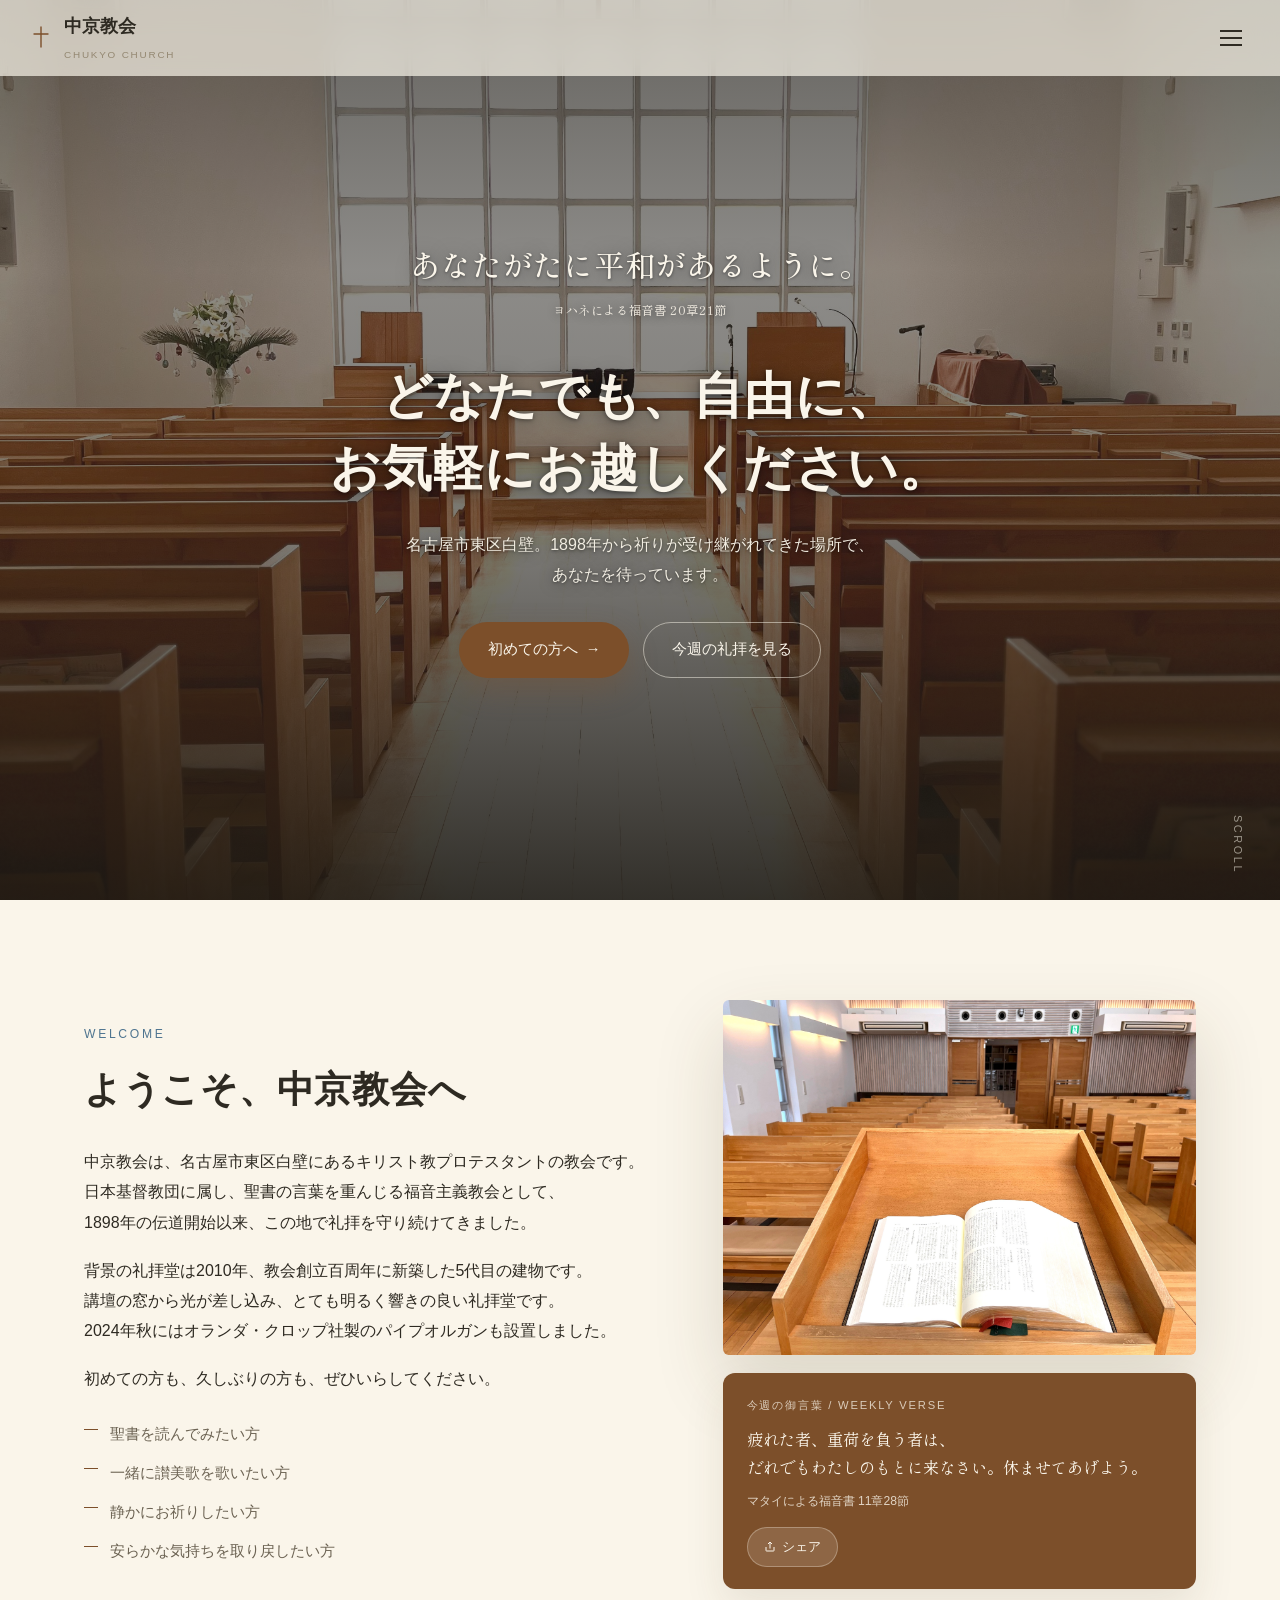
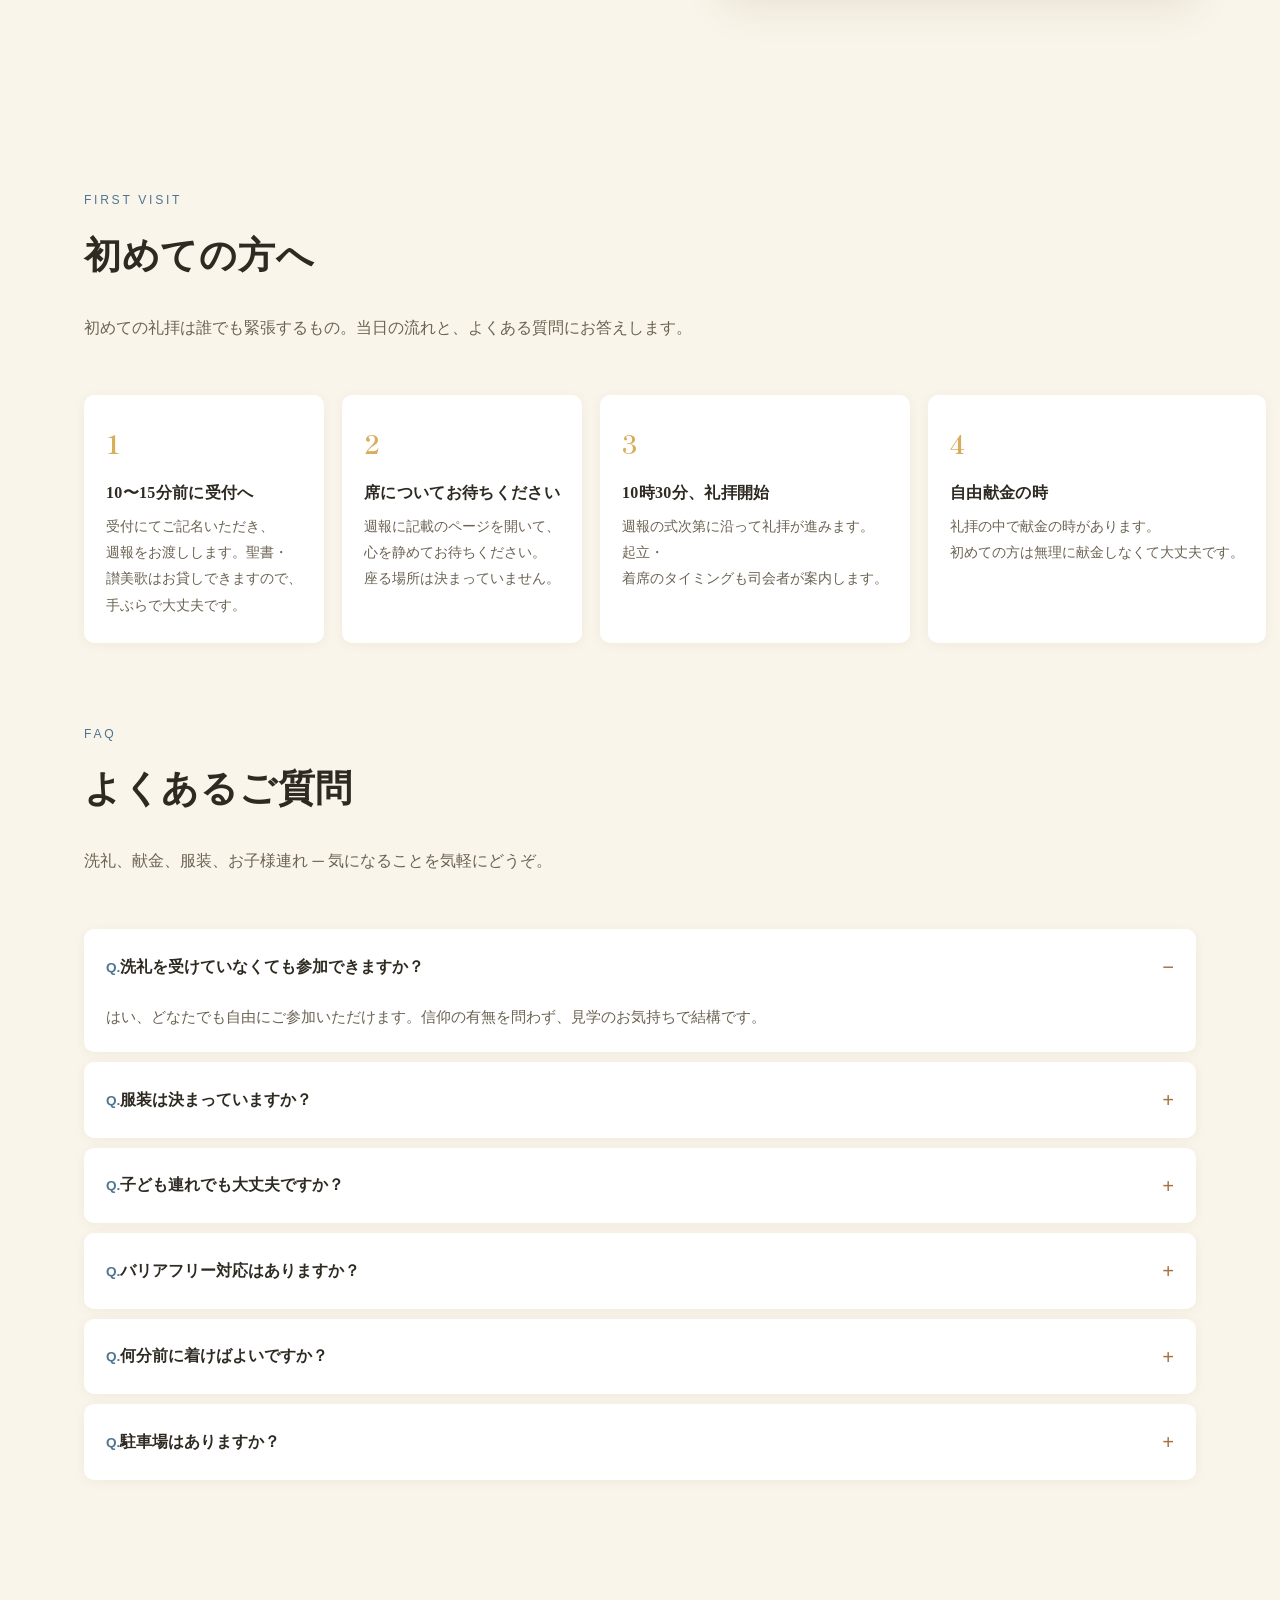
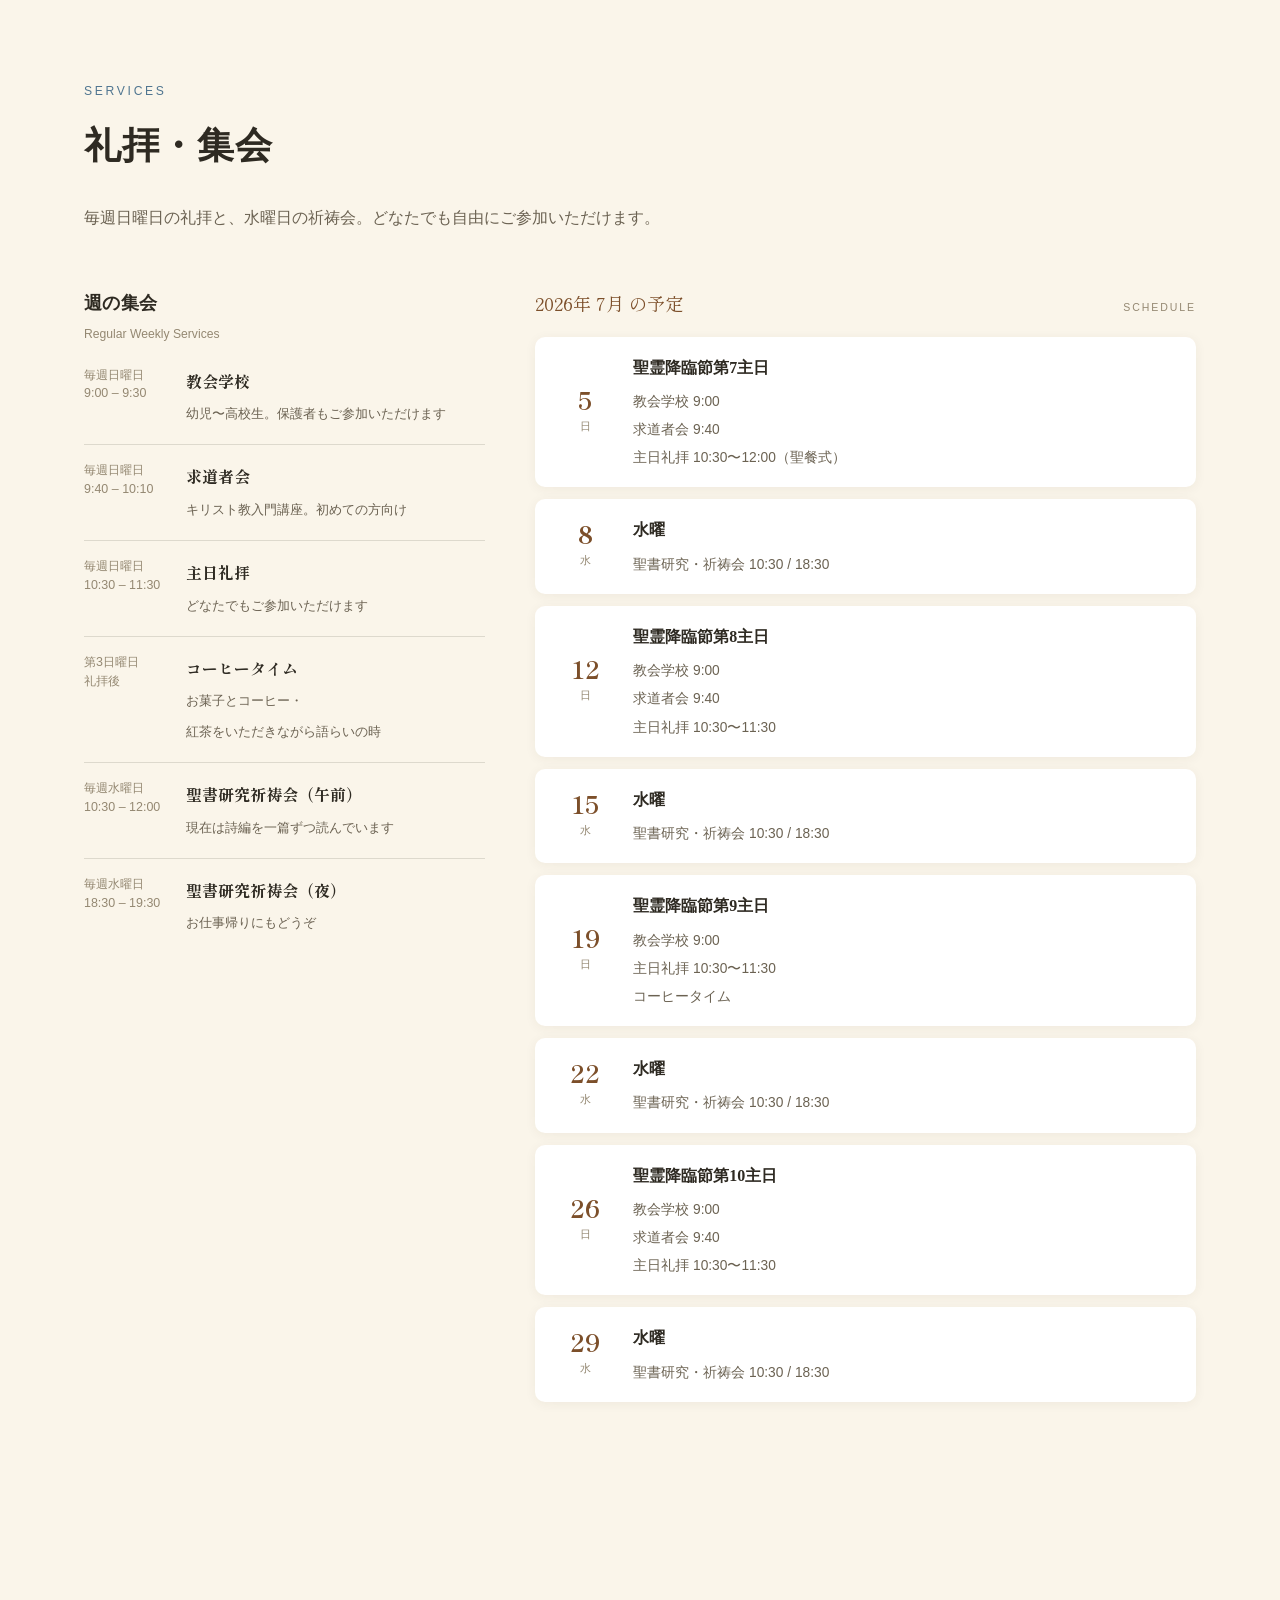
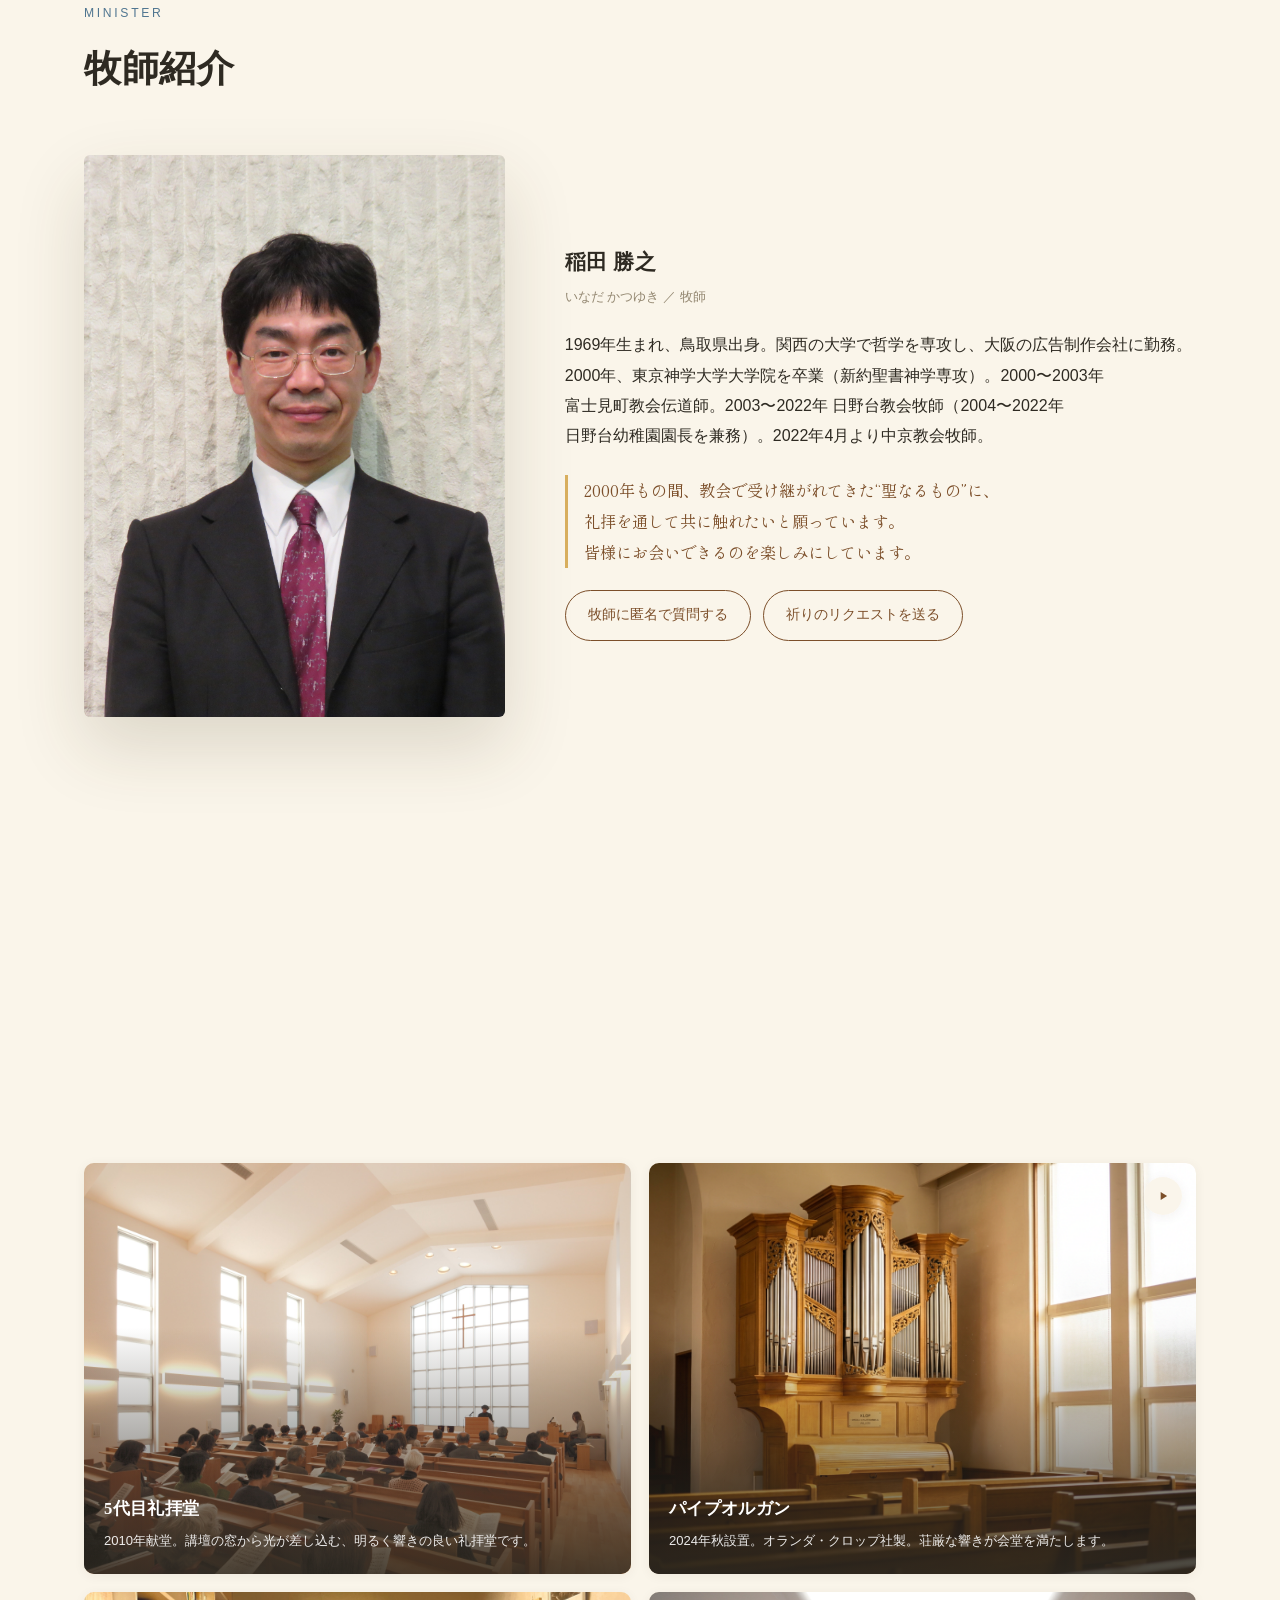
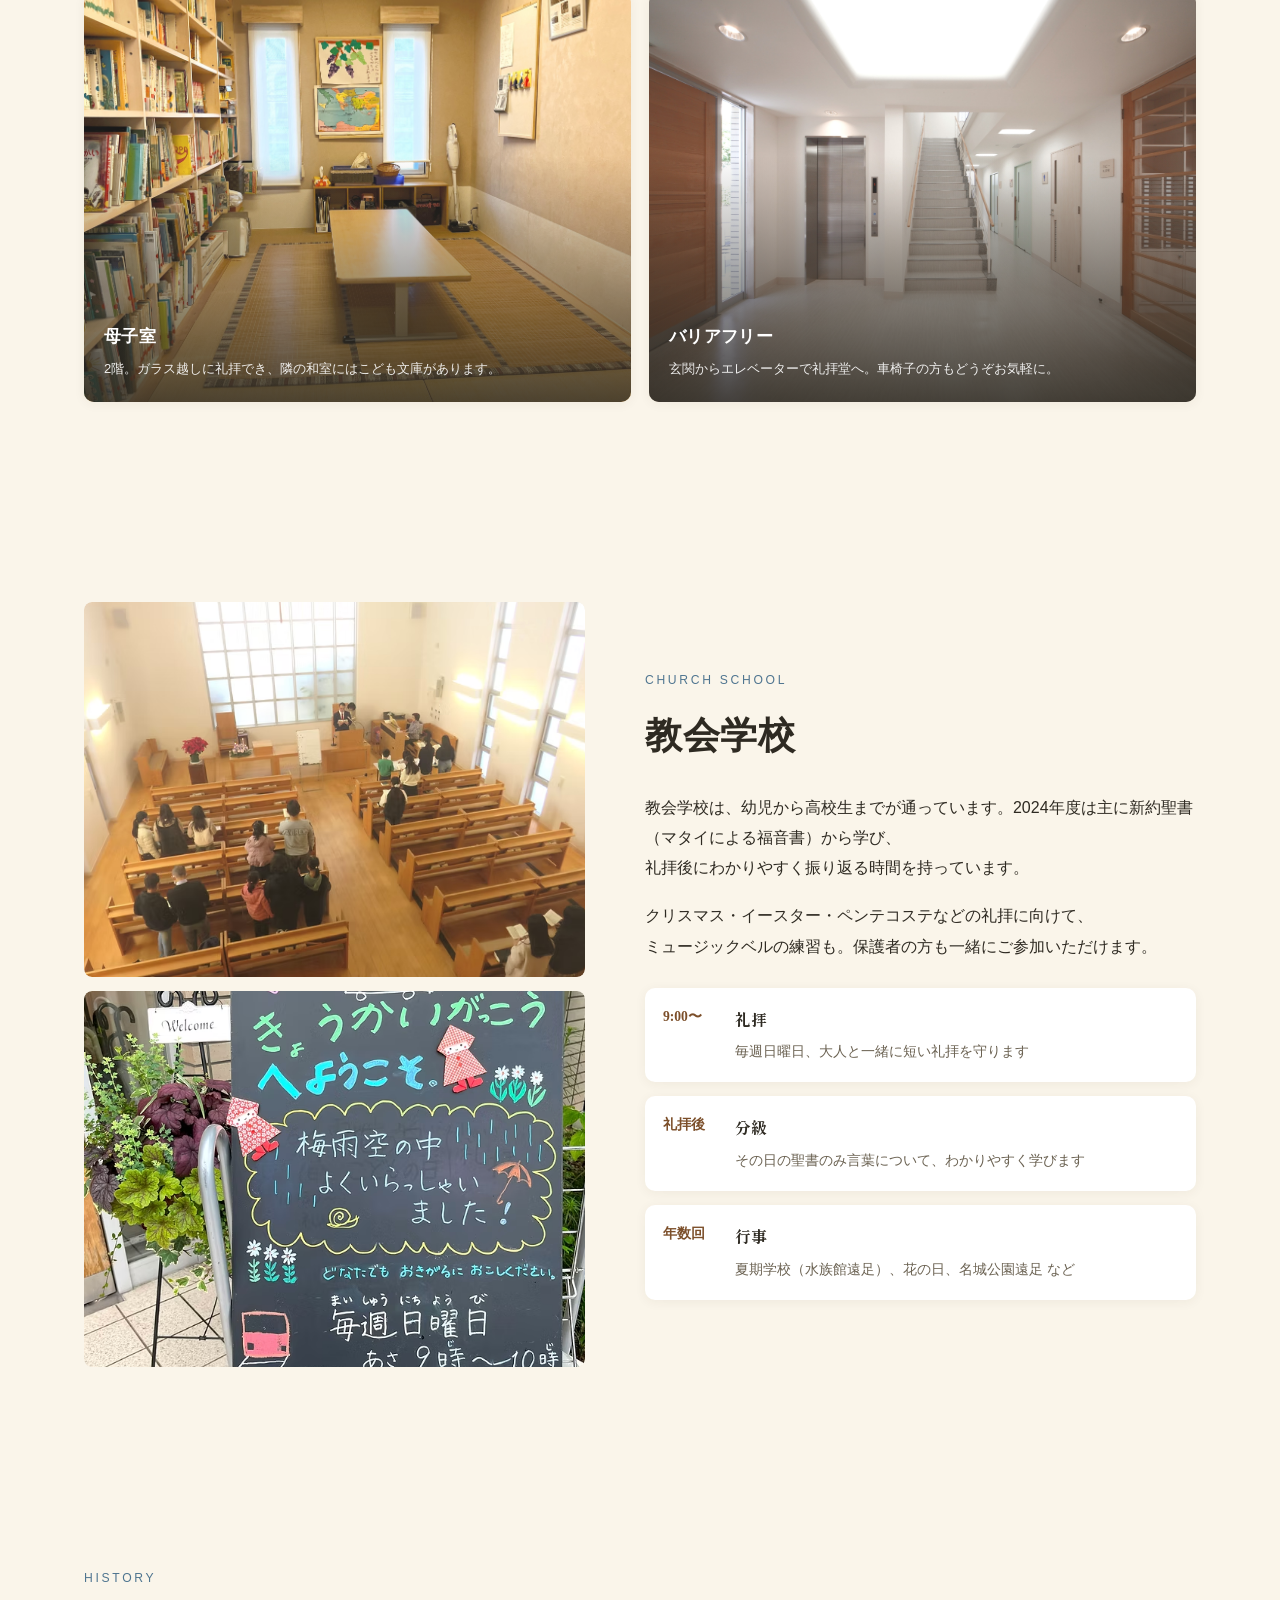
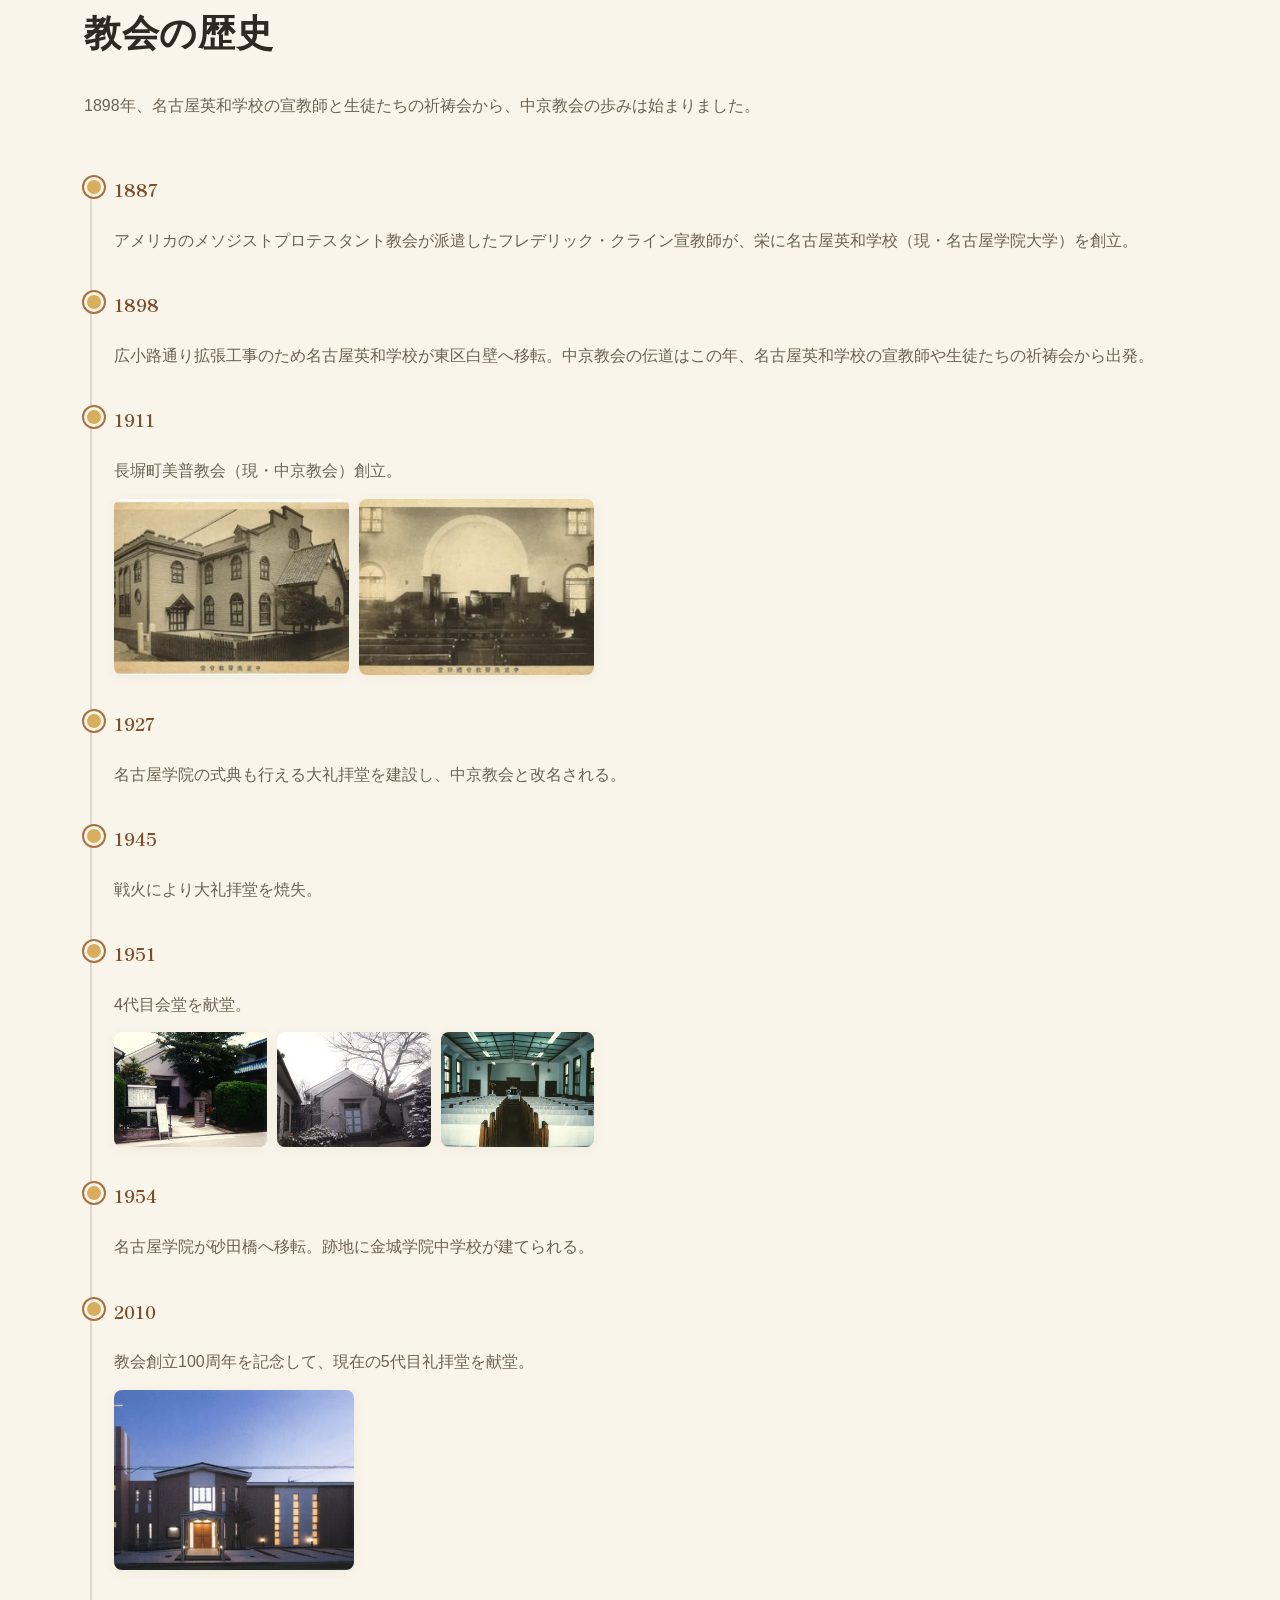
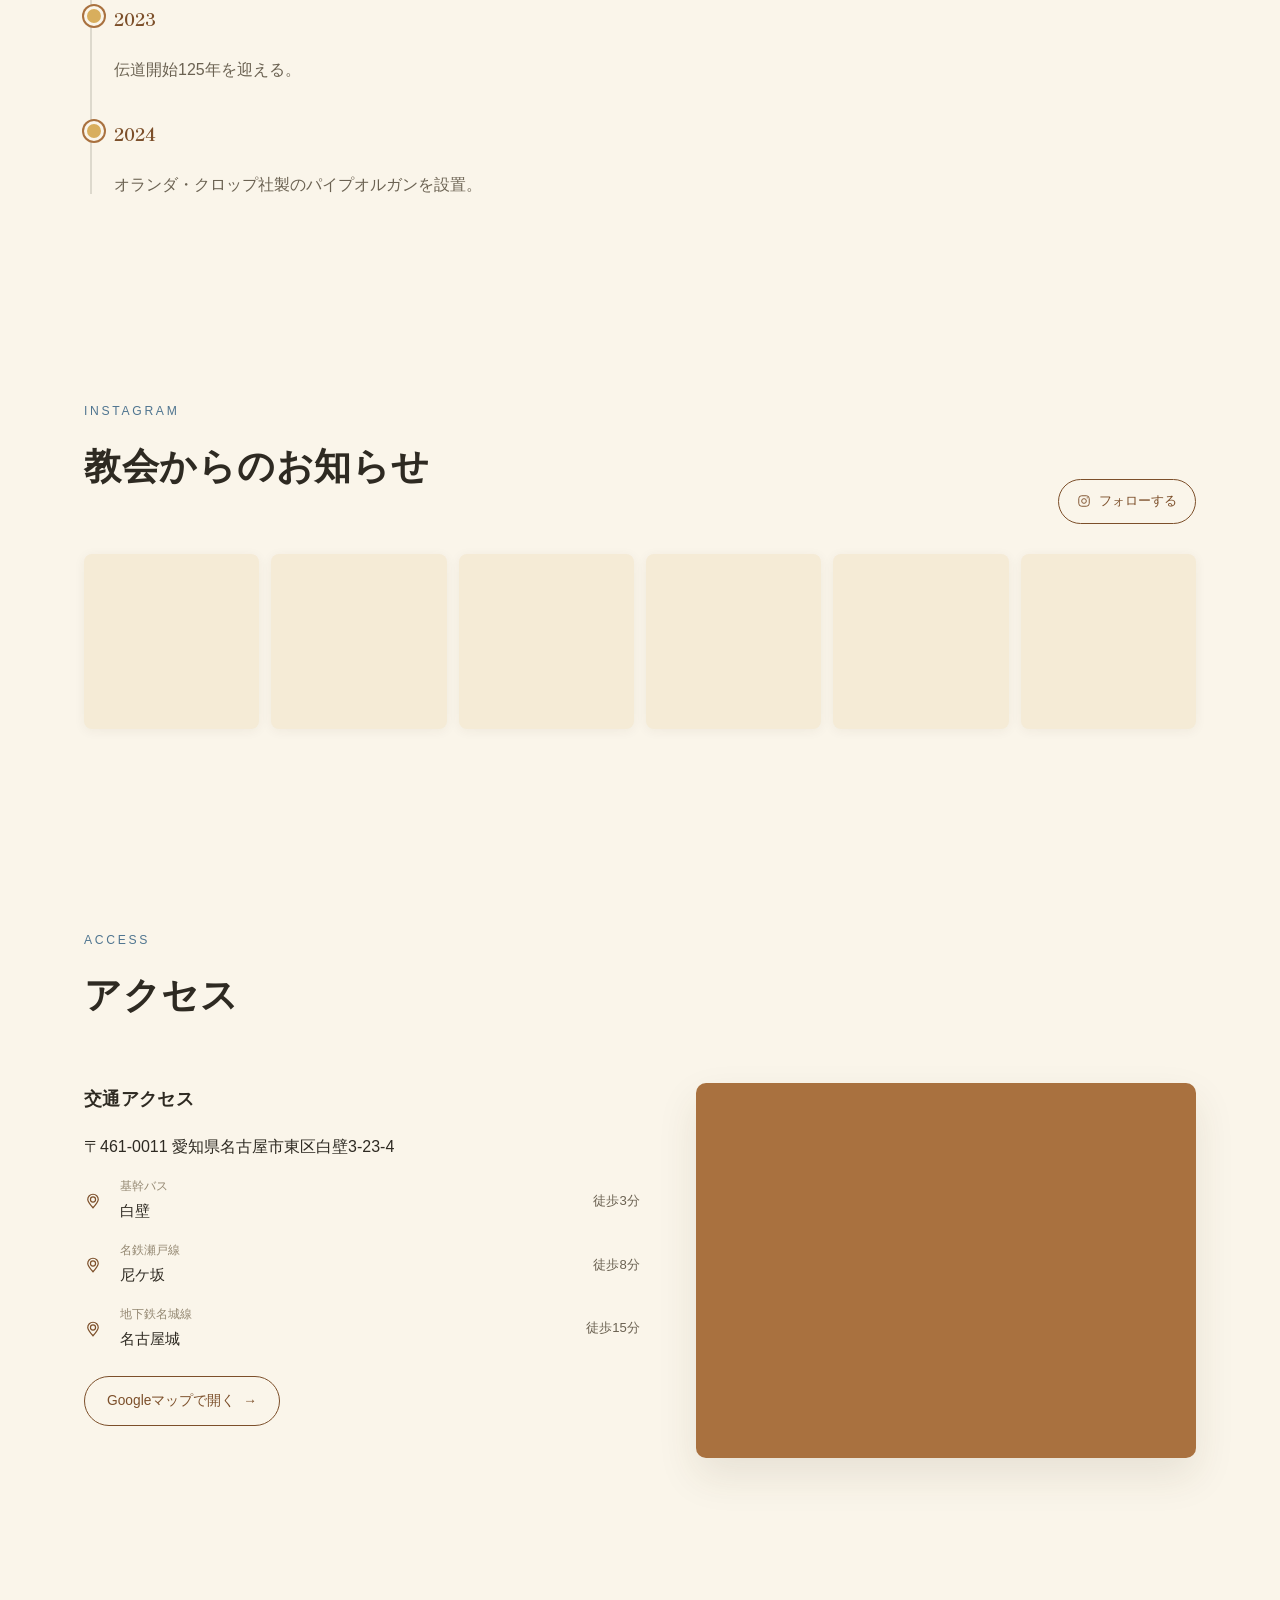
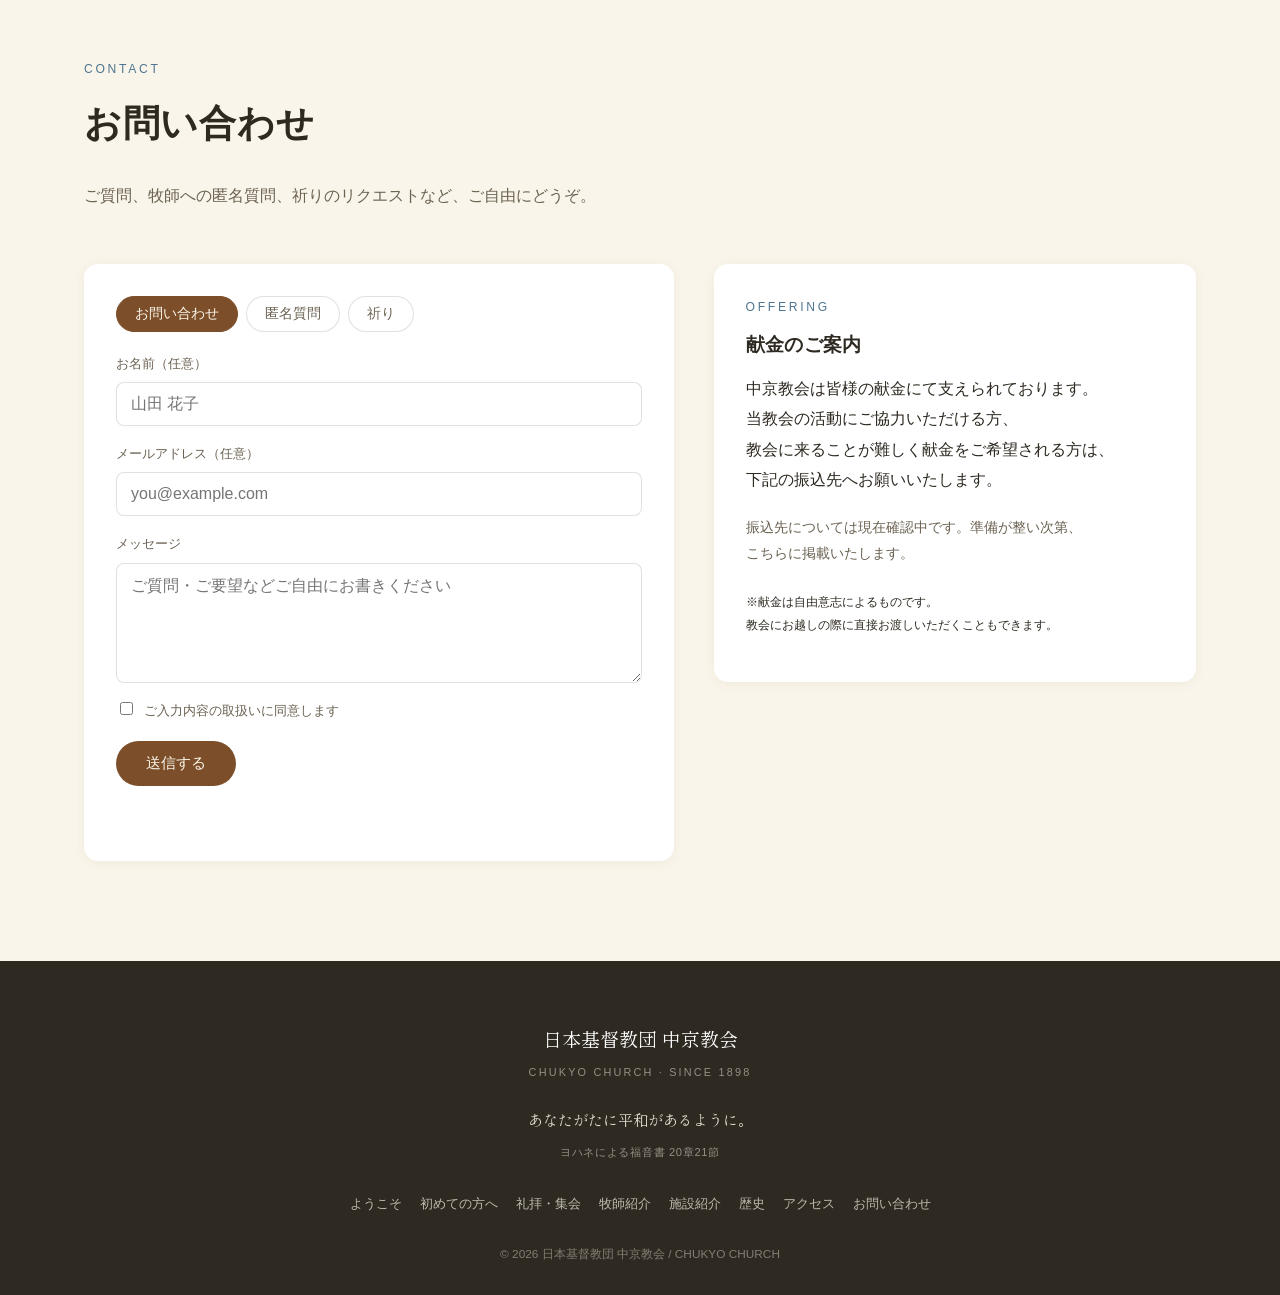
==== commit b9fe9bc7: "Add files via upload" ====
--- a/index.html
+++ b/index.html
@@ -84,6 +84,17 @@
     </aside>
   </div>
 </nav>
+
+<!-- ============================================
+     NOTICE BOARD（教会からのお知らせ・臨時休会などの緊急情報）
+     ・お知らせがない時は自動で非表示になります
+     ・更新は admin/schedule.html の「② 教会からのお知らせ」から行います
+============================================ -->
+<section class="notice-board" data-fill="notice-board" hidden>
+  <div class="wrap">
+    <ul class="notice-list" data-fill="notice-list"></ul>
+  </div>
+</section>
 
 <!-- ============================================
      HERO
--- a/css/style.css
+++ b/css/style.css
@@ -34,6 +34,7 @@
   margin:0; background: var(--paper); color: var(--ink);
   font-family: var(--font-body); font-weight:400; line-height:1.9;
   -webkit-font-smoothing: antialiased;
+  word-break: keep-all; overflow-wrap: break-word;
 }
 h1,h2,h3,h4,blockquote{ font-family: var(--font-display); color: var(--ink); margin:0 0 0.6em; font-weight:600; letter-spacing:0.02em; }
 h1{ font-size: clamp(1.9rem, 1.3rem + 2.4vw, 3.1rem); line-height:1.45; }
@@ -121,16 +122,16 @@
 .hero-bg img{ width:100%; height:100%; object-fit:cover; display:block; }
 .hero-bg::after{
   content:""; position:absolute; inset:0;
-  background: linear-gradient(180deg, rgba(46,42,34,0.55) 0%, rgba(46,42,34,0.25) 32%, rgba(46,42,34,0.4) 65%, rgba(46,42,34,0.88) 100%);
+  background: linear-gradient(180deg, rgba(28,25,19,0.68) 0%, rgba(28,25,19,0.5) 30%, rgba(28,25,19,0.58) 60%, rgba(28,25,19,0.9) 100%);
 }
 .hero-content{ position:relative; z-index:1; max-width:720px; text-align:center; color: var(--paper); padding: calc(var(--header-h) + 40px) 24px 100px; }
 .hero-verse{
   font-family: var(--font-display); font-weight:500; font-size: clamp(1.3rem,1rem + 1.5vw,1.9rem);
-  line-height:1.75; margin:0 0 0.3em; color: var(--paper); text-shadow: 0 2px 24px rgba(0,0,0,0.35);
-}
-.hero-verse-ref{ display:block; font-size:0.78rem; color: rgba(250,245,234,0.75); margin-top:0.7em; letter-spacing:0.05em; }
-.hero-content h1{ color: var(--paper); white-space:pre-line; margin: 0.8em 0 0.5em; }
-.hero-sub{ color: rgba(250,245,234,0.9); font-size:1rem; max-width:520px; margin:0 auto 2em; }
+  line-height:1.75; margin:0 0 0.3em; color: var(--paper); text-shadow: 0 2px 18px rgba(0,0,0,0.55), 0 1px 3px rgba(0,0,0,0.4);
+}
+.hero-verse-ref{ display:block; font-size:0.78rem; color: rgba(250,245,234,0.85); margin-top:0.7em; letter-spacing:0.05em; text-shadow: 0 1px 8px rgba(0,0,0,0.5); }
+.hero-content h1{ color: var(--paper); white-space:pre-line; margin: 0.8em 0 0.5em; text-shadow: 0 2px 20px rgba(0,0,0,0.55), 0 1px 4px rgba(0,0,0,0.45); }
+.hero-sub{ color: rgba(250,245,234,0.95); font-size:1rem; max-width:520px; margin:0 auto 2em; text-shadow: 0 1px 14px rgba(0,0,0,0.5), 0 1px 3px rgba(0,0,0,0.4); }
 .hero-cta{ display:flex; gap:14px; justify-content:center; flex-wrap:wrap; }
 .hero-scroll{
   position:absolute; bottom:26px; right:32px; z-index:1; color: rgba(250,245,234,0.55);
@@ -364,6 +365,21 @@
 
 a:focus-visible, button:focus-visible, summary:focus-visible{ outline:2px solid var(--sky-deep); outline-offset:2px; }
 
+/* ================= notice board (教会からのお知らせ) ================= */
+.notice-board{ position:relative; z-index:5; padding-top: var(--header-h); background: var(--ink); }
+.notice-board[hidden]{ display:none; }
+.notice-list{ list-style:none; margin:0; padding:14px 0; display:flex; flex-direction:column; gap:2px; }
+.notice-item{
+  display:flex; align-items:flex-start; gap:12px; padding:10px 16px;
+  border-left:4px solid var(--wood); background: rgba(255,255,255,0.04); border-radius:4px;
+  color: var(--paper); font-size:0.9rem; line-height:1.7;
+}
+.notice-item.level-urgent{ border-left-color:#E2574C; background: rgba(226,87,76,0.14); }
+.notice-item.level-info{ border-left-color: var(--sky); background: rgba(127,160,184,0.14); }
+.notice-icon{ flex-shrink:0; font-size:1.05rem; line-height:1.6; }
+.notice-title{ font-weight:600; }
+.notice-text{ color: rgba(250,245,234,0.85); margin-top:2px; }
+
 /* ================= responsive (mobile nav trigger etc.) ================= */
 @media (max-width:760px){
   section:not(.hero){ padding:70px 0; }
